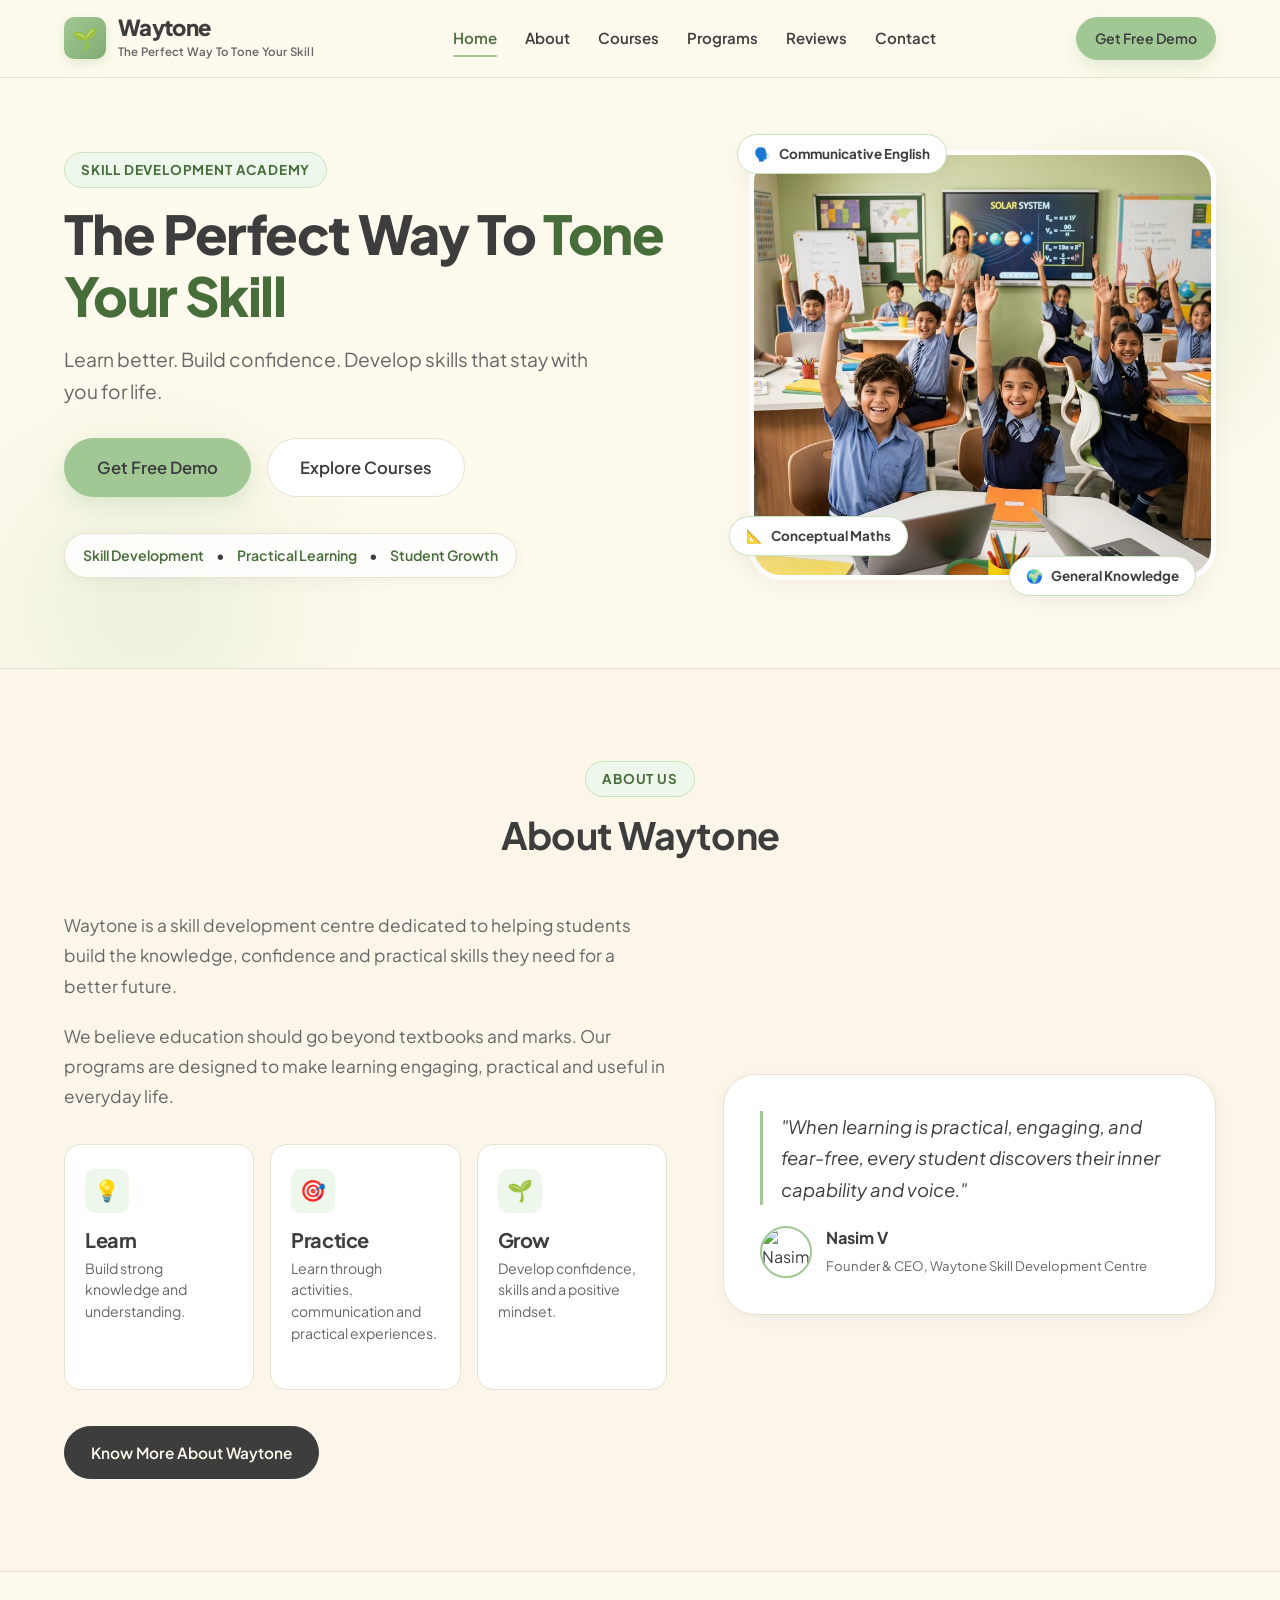
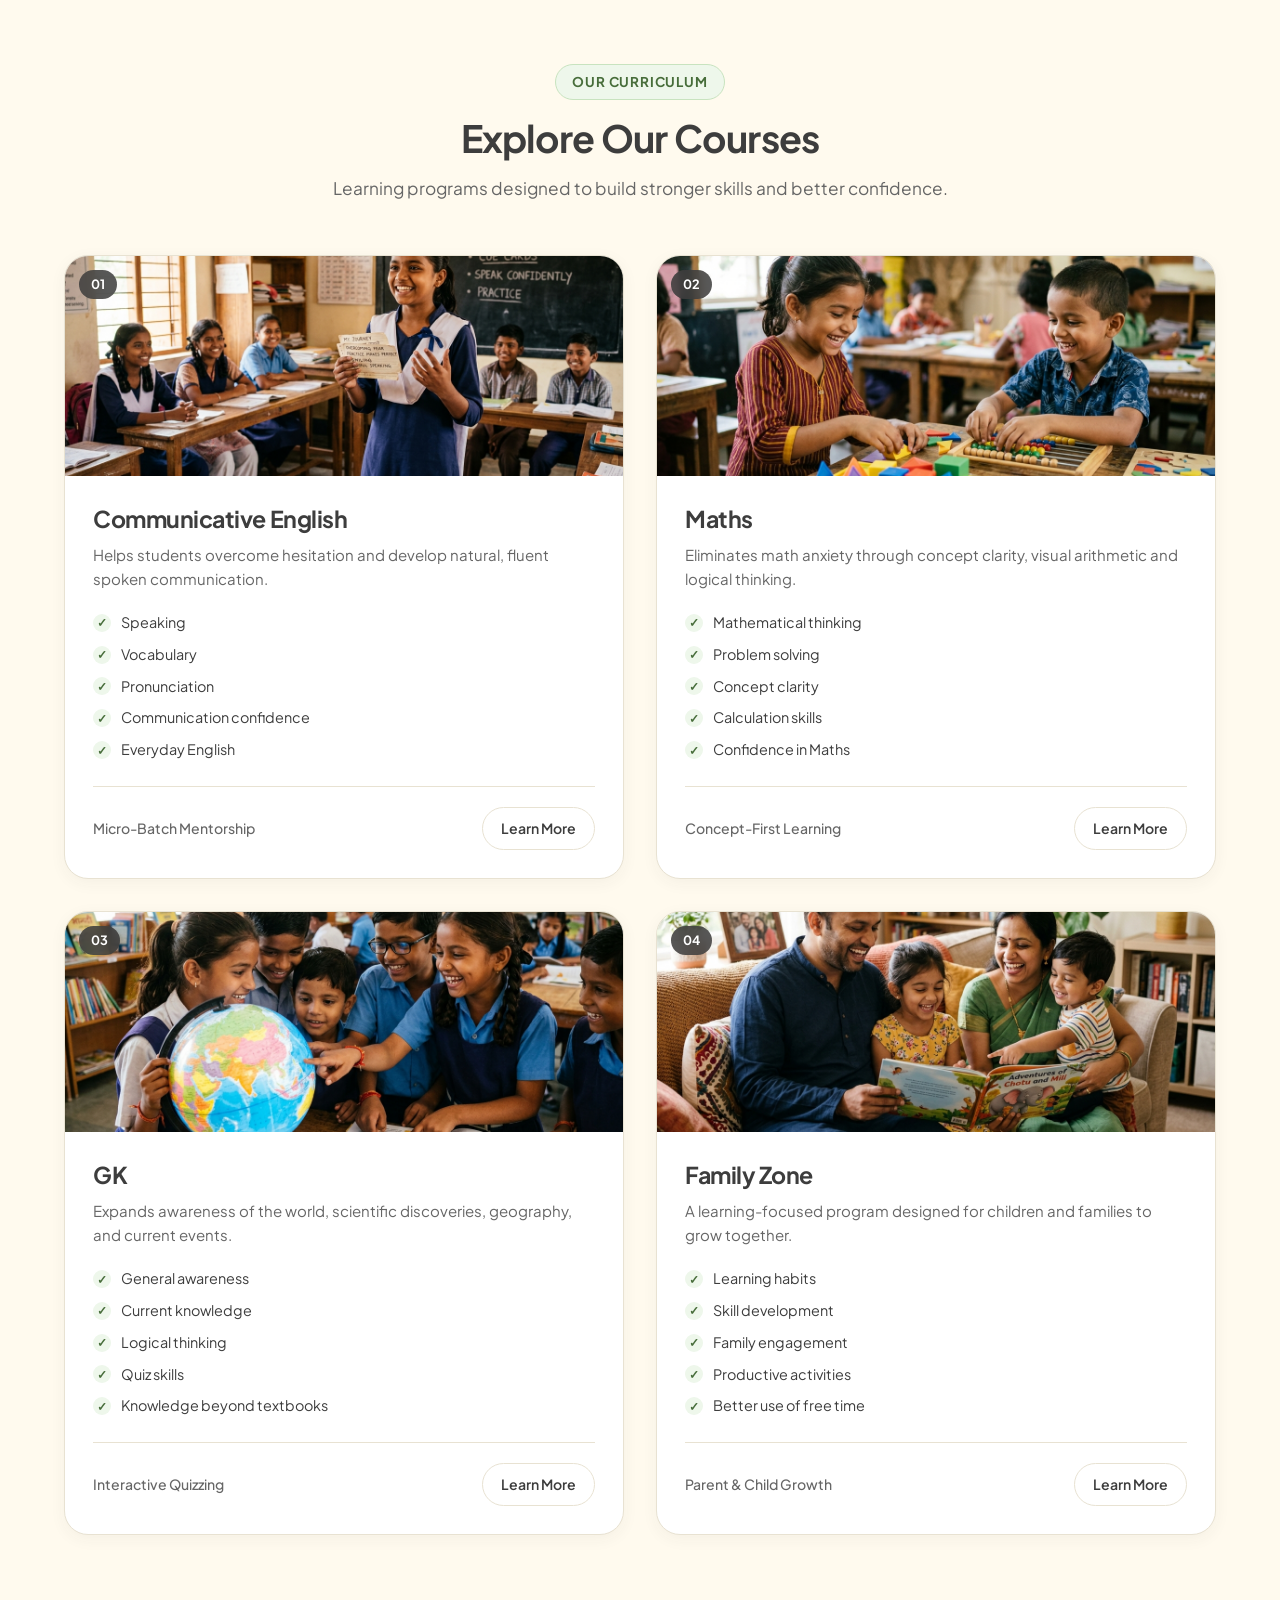
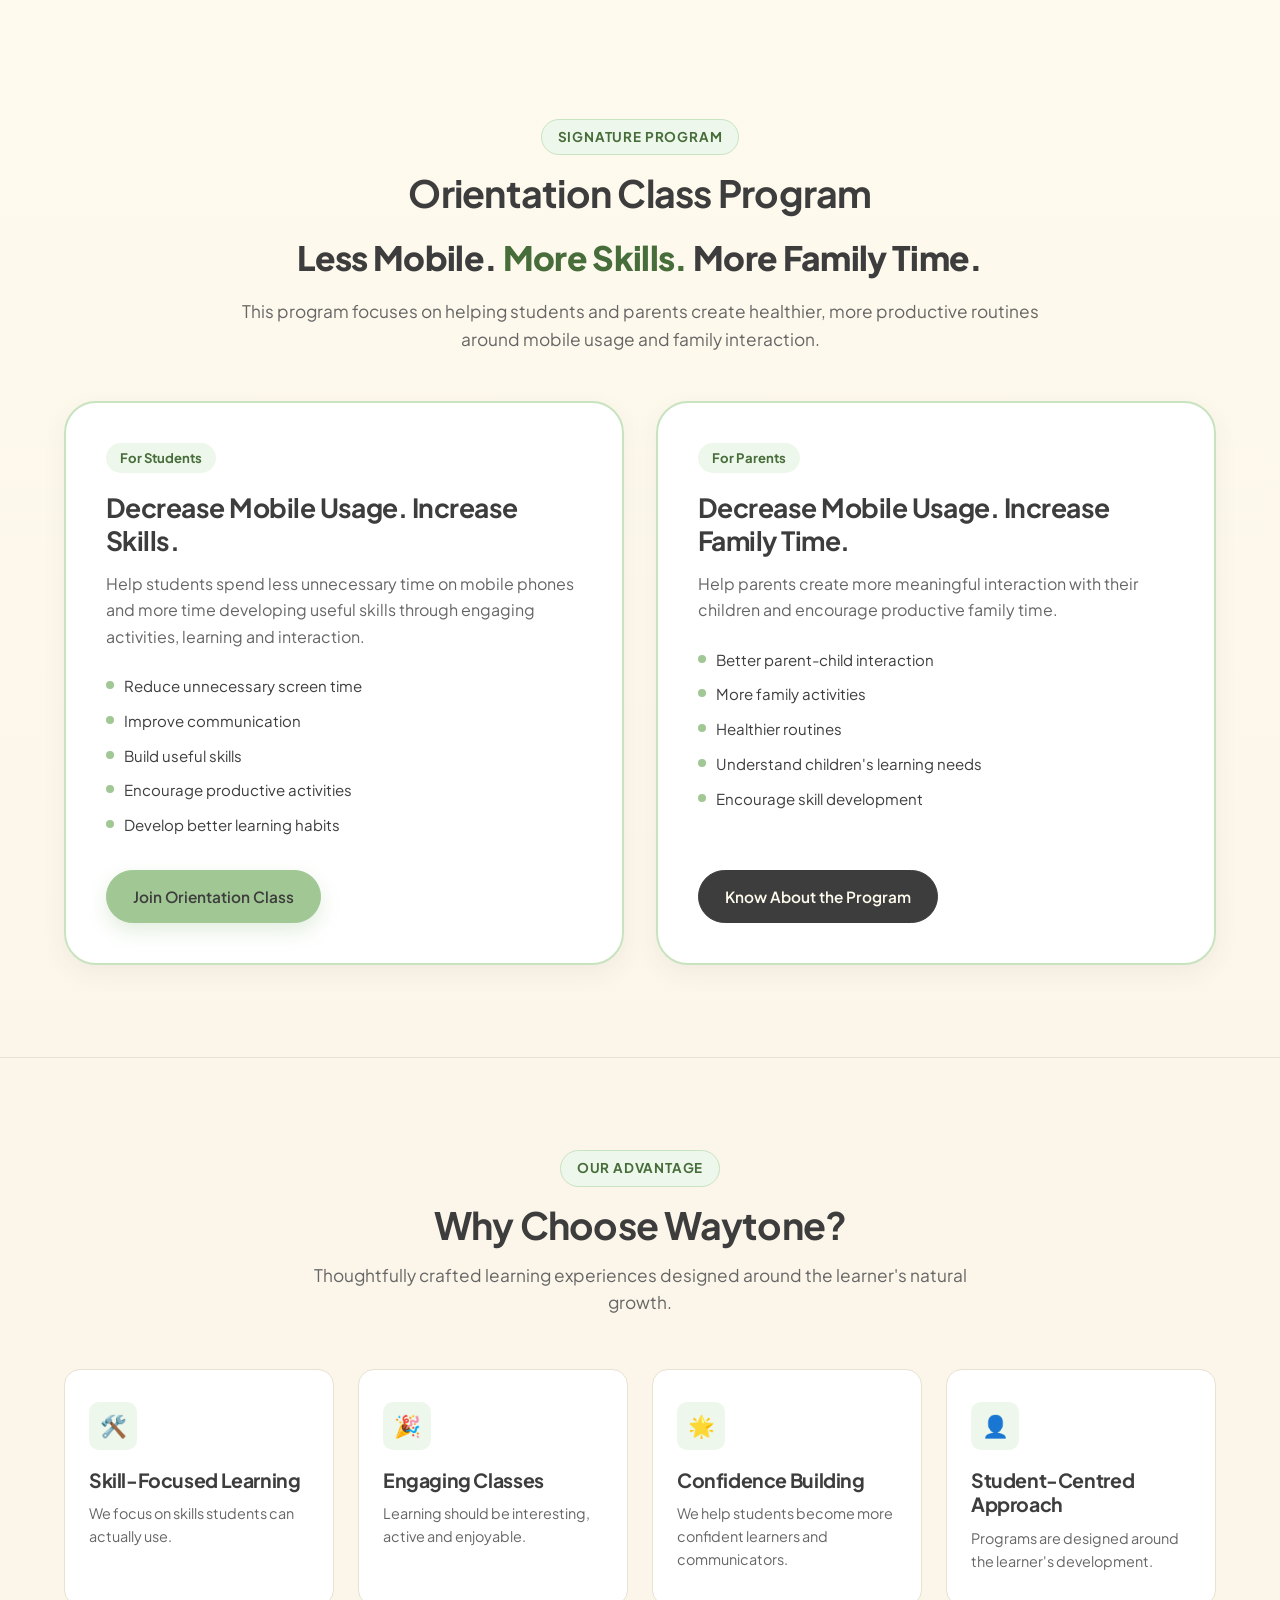
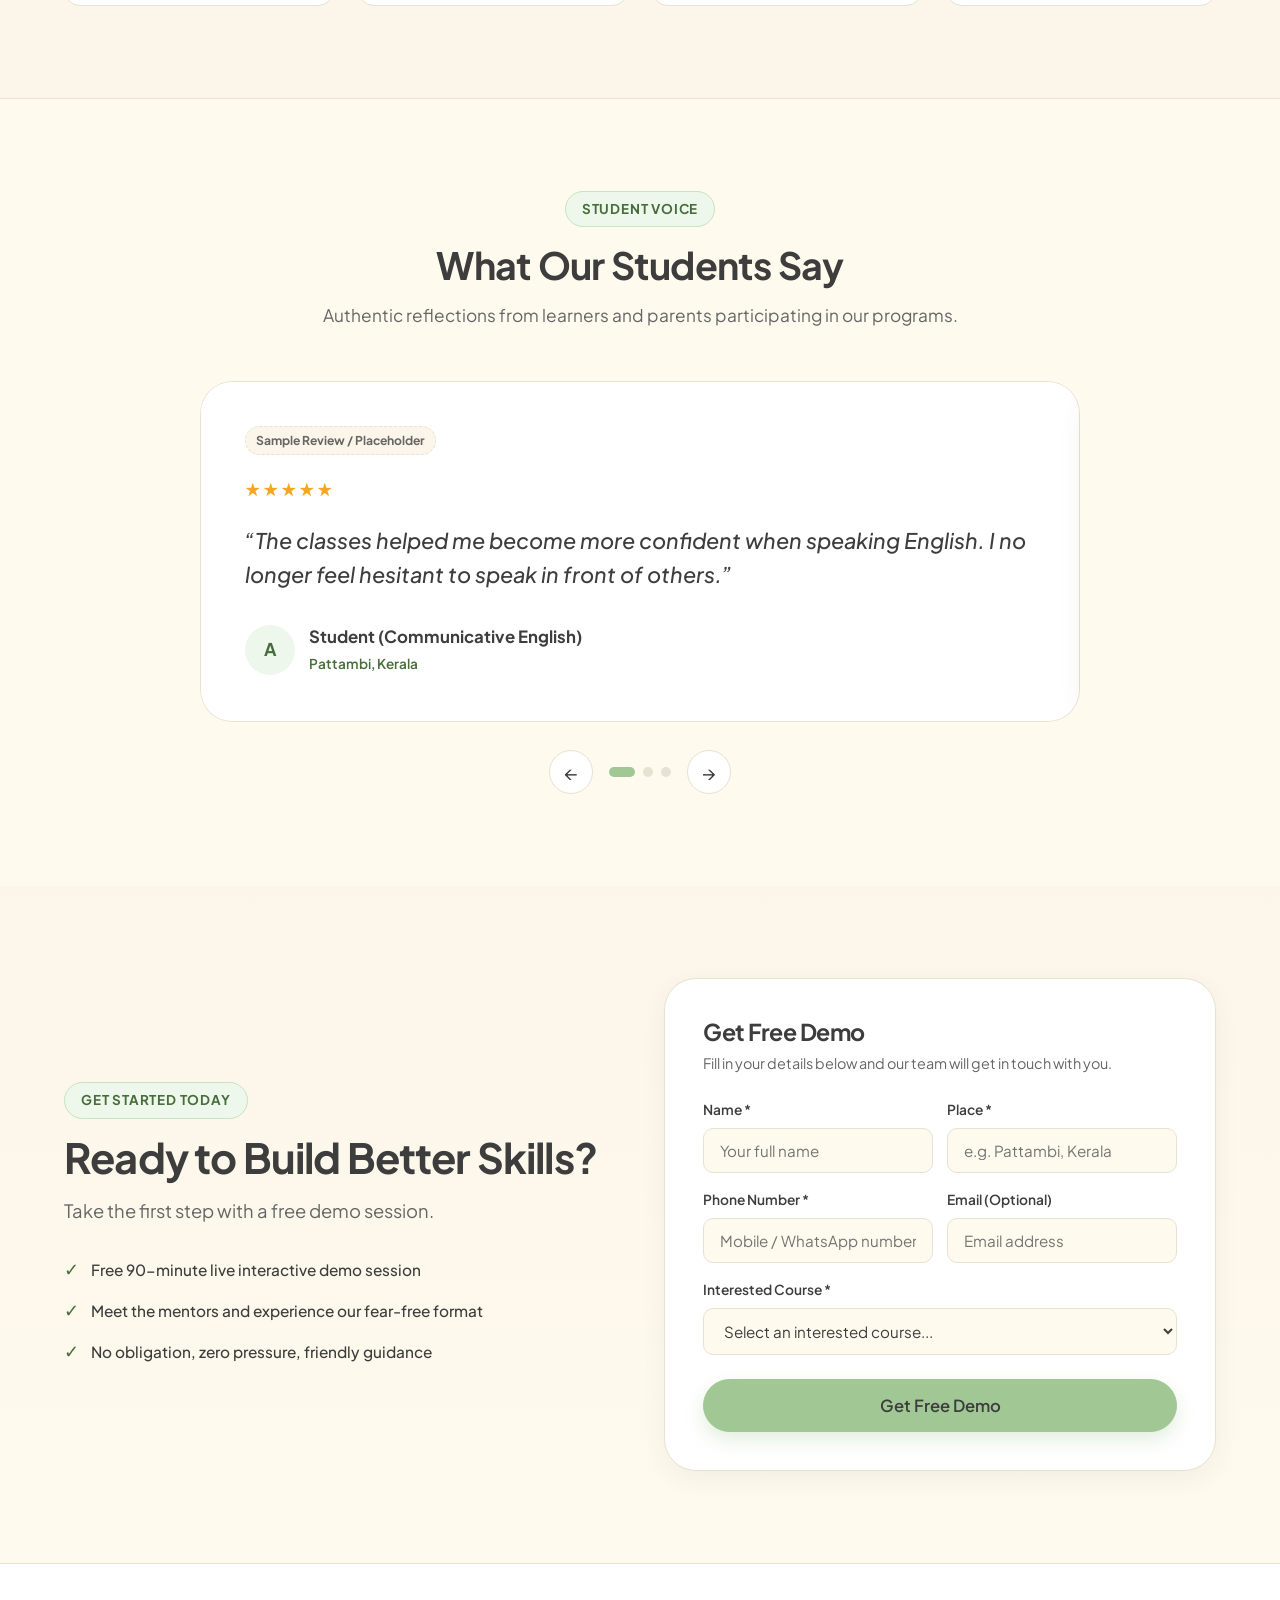
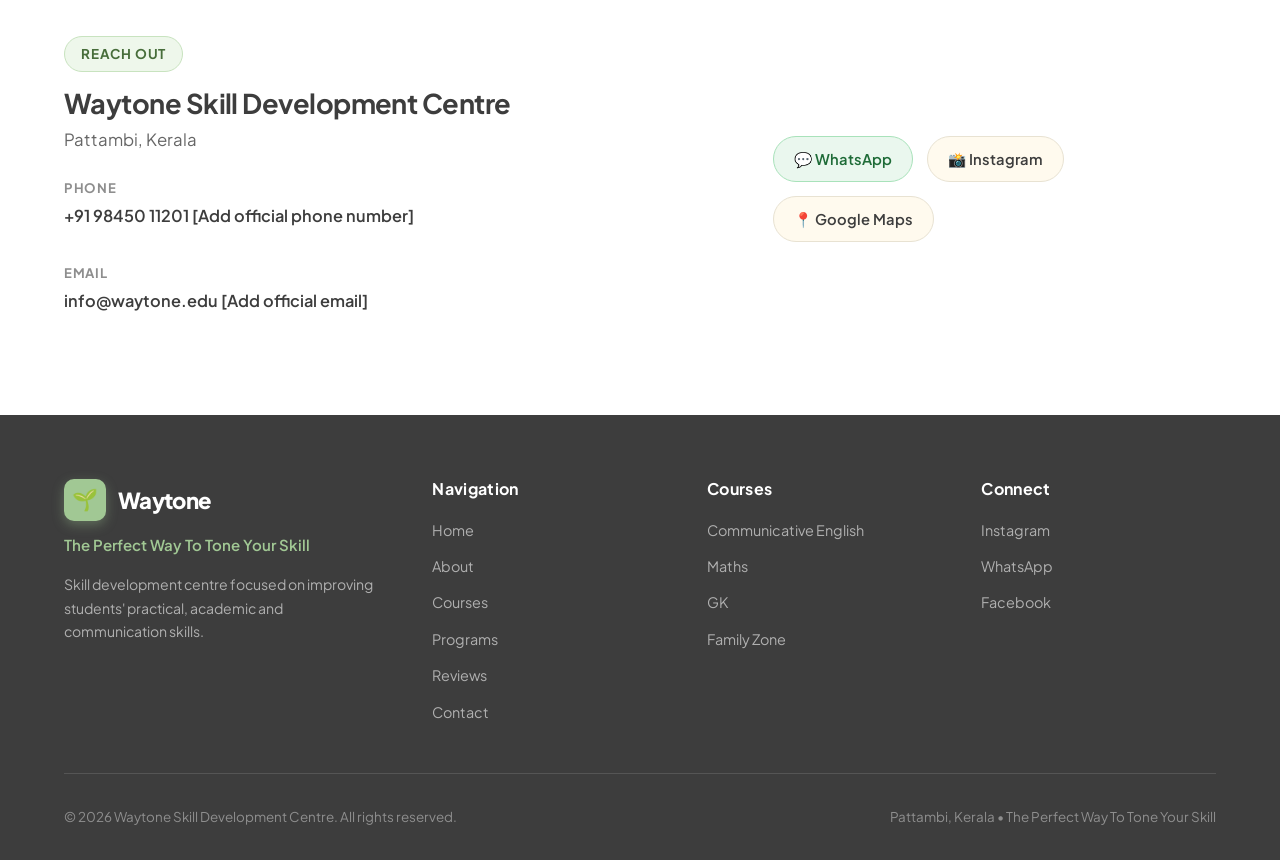
==== index.html @ e10e625b "feat: initial commit for Waytone Skill Development Centre website" ====
<!DOCTYPE html>
<html lang="en">
<head>
  <meta charset="UTF-8">
  <meta name="viewport" content="width=device-width, initial-scale=1.0">
  <title>Waytone Skill Development Centre | The Perfect Way To Tone Your Skill</title>
  <meta name="description" content="Waytone Skill Development Centre in Pattambi, Kerala. Dedicated to improving students' practical, academic and communication skills with fear-free learning.">
  
  <!-- Modern Google Fonts -->
  <link rel="preconnect" href="https://fonts.googleapis.com">
  <link rel="preconnect" href="https://fonts.gstatic.com" crossorigin>
  <link href="https://fonts.googleapis.com/css2?family=Plus+Jakarta+Sans:wght@400;500;600;700;800&display=swap" rel="stylesheet">
  
  <link rel="stylesheet" href="styles.css">
</head>
<body>

  <!-- Decorative Ambient Pista Glows -->
  <div class="pista-blob-1" aria-hidden="true"></div>
  <div class="pista-blob-2" aria-hidden="true"></div>

  <!-- ========================================================================
       1. NAVIGATION BAR
       ======================================================================== -->
  <header class="site-header" id="site-header">
    <div class="container nav-container">
      <a href="#home" class="brand-logo" aria-label="Waytone Home">
        <div class="logo-symbol">🌱</div>
        <div class="logo-text-wrap">
          <span class="brand-name">Waytone</span>
          <span class="brand-tagline-mini">The Perfect Way To Tone Your Skill</span>
        </div>
      </a>

      <!-- Desktop Nav -->
      <nav class="nav-menu" id="nav-menu">
        <a href="#home" class="nav-link active">Home</a>
        <a href="#about" class="nav-link">About</a>
        <a href="#courses" class="nav-link">Courses</a>
        <a href="#programs" class="nav-link">Programs</a>
        <a href="#reviews" class="nav-link">Reviews</a>
        <a href="#contact" class="nav-link">Contact</a>
      </nav>

      <!-- Nav Actions (CTA visible on both mobile and desktop) -->
      <div class="nav-actions">
        <a href="#demo" class="btn btn-primary btn-sm">Get Free Demo</a>
        <button class="hamburger-btn" id="hamburger-btn" aria-label="Toggle navigation menu">☰</button>
      </div>
    </div>
  </header>

  <!-- Mobile Drawer -->
  <div class="mobile-drawer" id="mobile-drawer">
    <a href="#home" class="nav-link mobile-link">Home</a>
    <a href="#about" class="nav-link mobile-link">About</a>
    <a href="#courses" class="nav-link mobile-link">Courses</a>
    <a href="#programs" class="nav-link mobile-link">Programs</a>
    <a href="#reviews" class="nav-link mobile-link">Reviews</a>
    <a href="#contact" class="nav-link mobile-link">Contact</a>
    <a href="#demo" class="btn btn-primary" style="margin-top: 8px;">Get Free Demo</a>
  </div>

  <main>
    <!-- ======================================================================
         2. HERO SECTION
         ====================================================================== -->
    <section class="section hero-section" id="home">
      <div class="container">
        <div class="hero-grid">
          <div class="hero-content">
            <span class="section-badge">Skill Development Academy</span>
            <h1 class="hero-title">
              The Perfect Way To <span>Tone Your Skill</span>
            </h1>
            <p class="hero-supporting">
              Learn better. Build confidence. Develop skills that stay with you for life.
            </p>

            <div class="hero-cta-group">
              <a href="#demo" class="btn btn-primary btn-lg">Get Free Demo</a>
              <a href="#courses" class="btn btn-outline btn-lg">Explore Courses</a>
            </div>

            <div class="hero-trust-bar">
              <span>Skill Development</span> • <span>Practical Learning</span> • <span>Student Growth</span>
            </div>
          </div>

          <!-- Hero Visual Box with Small Floating Elements -->
          <div class="hero-visual-card">
            <!-- Floating Skill Elements -->
            <div class="hero-float-pill pill-english">
              <span>🗣️</span> Communicative English
            </div>
            <div class="hero-float-pill pill-maths">
              <span>📐</span> Conceptual Maths
            </div>
            <div class="hero-float-pill pill-gk">
              <span>🌍</span> General Knowledge
            </div>

            <div class="hero-image-wrapper">
              <img src="images/hero-students.jpg" alt="Happy confident students learning together in an interactive classroom at Waytone">
            </div>
          </div>
        </div>
      </div>
    </section>

    <!-- ======================================================================
         3. ABOUT US
         ====================================================================== -->
    <section class="section section-surface" id="about">
      <div class="container">
        <div class="section-header">
          <span class="section-badge">About Us</span>
          <h2 class="section-title">About Waytone</h2>
        </div>

        <div class="about-grid">
          <div class="about-text-content">
            <p>
              Waytone is a skill development centre dedicated to helping students build the knowledge, confidence and practical skills they need for a better future.
            </p>
            <p>
              We believe education should go beyond textbooks and marks. Our programs are designed to make learning engaging, practical and useful in everyday life.
            </p>

            <!-- 3 Values Cards -->
            <div class="about-values-grid">
              <div class="value-card">
                <div class="value-icon">💡</div>
                <h3>Learn</h3>
                <p>Build strong knowledge and understanding.</p>
              </div>

              <div class="value-card">
                <div class="value-icon">🎯</div>
                <h3>Practice</h3>
                <p>Learn through activities, communication and practical experiences.</p>
              </div>

              <div class="value-card">
                <div class="value-icon">🌱</div>
                <h3>Grow</h3>
                <p>Develop confidence, skills and a positive mindset.</p>
              </div>
            </div>

            <a href="#programs" class="btn btn-dark">Know More About Waytone</a>
          </div>

          <!-- Side Note Card -->
          <div class="about-side-box">
            <blockquote>
              "When learning is practical, engaging, and fear-free, every student discovers their inner capability and voice."
            </blockquote>
            <div class="about-author">
              <img src="https://images.unsplash.com/photo-1507003211169-0a1dd7228f2d?w=150&auto=format&fit=crop&q=80" alt="Nasim V - Waytone Leadership" class="author-img">
              <div>
                <strong>Nasim V</strong>
                <span>Founder & CEO, Waytone Skill Development Centre</span>
              </div>
            </div>
          </div>
        </div>
      </div>
    </section>

    <!-- ======================================================================
         4. COURSES SECTION
         ====================================================================== -->
    <section class="section" id="courses">
      <div class="container">
        <div class="section-header">
          <span class="section-badge">Our Curriculum</span>
          <h2 class="section-title">Explore Our Courses</h2>
          <p class="section-subtitle">
            Learning programs designed to build stronger skills and better confidence.
          </p>
        </div>

        <div class="courses-grid">
          <!-- 01 — Communicative English -->
          <div class="course-card">
            <div class="course-card-top">
              <span class="course-number-badge">01</span>
              <img src="images/course-english.jpg" alt="Student speaking confidently in communicative English drill">
            </div>
            <div class="course-card-body">
              <h3 class="course-card-title">Communicative English</h3>
              <p class="course-card-desc">
                Helps students overcome hesitation and develop natural, fluent spoken communication.
              </p>
              
              <ul class="course-benefits-list">
                <li><span class="check-icon">✓</span> Speaking</li>
                <li><span class="check-icon">✓</span> Vocabulary</li>
                <li><span class="check-icon">✓</span> Pronunciation</li>
                <li><span class="check-icon">✓</span> Communication confidence</li>
                <li><span class="check-icon">✓</span> Everyday English</li>
              </ul>

              <div class="course-card-footer">
                <span style="font-size: 0.88rem; color: var(--text-muted); font-weight: 500;">Micro-Batch Mentorship</span>
                <a href="#demo" class="btn btn-outline btn-sm course-select-btn" data-course="Communicative English">Learn More</a>
              </div>
            </div>
          </div>

          <!-- 02 — Maths -->
          <div class="course-card">
            <div class="course-card-top">
              <span class="course-number-badge">02</span>
              <img src="images/course-maths.jpg" alt="Kids solving maths puzzles at Waytone">
            </div>
            <div class="course-card-body">
              <h3 class="course-card-title">Maths</h3>
              <p class="course-card-desc">
                Eliminates math anxiety through concept clarity, visual arithmetic and logical thinking.
              </p>
              
              <ul class="course-benefits-list">
                <li><span class="check-icon">✓</span> Mathematical thinking</li>
                <li><span class="check-icon">✓</span> Problem solving</li>
                <li><span class="check-icon">✓</span> Concept clarity</li>
                <li><span class="check-icon">✓</span> Calculation skills</li>
                <li><span class="check-icon">✓</span> Confidence in Maths</li>
              </ul>

              <div class="course-card-footer">
                <span style="font-size: 0.88rem; color: var(--text-muted); font-weight: 500;">Concept-First Learning</span>
                <a href="#demo" class="btn btn-outline btn-sm course-select-btn" data-course="Maths">Learn More</a>
              </div>
            </div>
          </div>

          <!-- 03 — GK -->
          <div class="course-card">
            <div class="course-card-top">
              <span class="course-number-badge">03</span>
              <img src="images/course-gk.jpg" alt="Children exploring globe in library">
            </div>
            <div class="course-card-body">
              <h3 class="course-card-title">GK</h3>
              <p class="course-card-desc">
                Expands awareness of the world, scientific discoveries, geography, and current events.
              </p>
              
              <ul class="course-benefits-list">
                <li><span class="check-icon">✓</span> General awareness</li>
                <li><span class="check-icon">✓</span> Current knowledge</li>
                <li><span class="check-icon">✓</span> Logical thinking</li>
                <li><span class="check-icon">✓</span> Quiz skills</li>
                <li><span class="check-icon">✓</span> Knowledge beyond textbooks</li>
              </ul>

              <div class="course-card-footer">
                <span style="font-size: 0.88rem; color: var(--text-muted); font-weight: 500;">Interactive Quizzing</span>
                <a href="#demo" class="btn btn-outline btn-sm course-select-btn" data-course="GK">Learn More</a>
              </div>
            </div>
          </div>

          <!-- 04 — Family Zone -->
          <div class="course-card">
            <div class="course-card-top">
              <span class="course-number-badge">04</span>
              <img src="images/course-family.jpg" alt="Family reading together in Family Zone">
            </div>
            <div class="course-card-body">
              <h3 class="course-card-title">Family Zone</h3>
              <p class="course-card-desc">
                A learning-focused program designed for children and families to grow together.
              </p>
              
              <ul class="course-benefits-list">
                <li><span class="check-icon">✓</span> Learning habits</li>
                <li><span class="check-icon">✓</span> Skill development</li>
                <li><span class="check-icon">✓</span> Family engagement</li>
                <li><span class="check-icon">✓</span> Productive activities</li>
                <li><span class="check-icon">✓</span> Better use of free time</li>
              </ul>

              <div class="course-card-footer">
                <span style="font-size: 0.88rem; color: var(--text-muted); font-weight: 500;">Parent & Child Growth</span>
                <a href="#demo" class="btn btn-outline btn-sm course-select-btn" data-course="Family Zone">Learn More</a>
              </div>
            </div>
          </div>
        </div>
      </div>
    </section>

    <!-- ======================================================================
         5. ORIENTATION CLASS PROGRAM (TWO LARGE CARDS)
         ====================================================================== -->
    <section class="section orientation-program-section" id="programs">
      <div class="container">
        <div class="orientation-hero-banner">
          <span class="section-badge">Signature Program</span>
          <h2 class="section-title">Orientation Class Program</h2>
          <div class="orientation-main-slogan">
            Less Mobile. <span>More Skills.</span> More Family Time.
          </div>
          <p class="section-subtitle">
            This program focuses on helping students and parents create healthier, more productive routines around mobile usage and family interaction.
          </p>
        </div>

        <div class="orientation-two-cards">
          <!-- Card 1: For Students -->
          <div class="orientation-card">
            <div class="orientation-card-header">
              <span class="ori-card-tag">For Students</span>
            </div>
            <h3 class="ori-card-heading">Decrease Mobile Usage. Increase Skills.</h3>
            <p class="ori-card-content">
              Help students spend less unnecessary time on mobile phones and more time developing useful skills through engaging activities, learning and interaction.
            </p>
            <ul class="ori-points-list">
              <li><span class="ori-bullet-dot"></span> Reduce unnecessary screen time</li>
              <li><span class="ori-bullet-dot"></span> Improve communication</li>
              <li><span class="ori-bullet-dot"></span> Build useful skills</li>
              <li><span class="ori-bullet-dot"></span> Encourage productive activities</li>
              <li><span class="ori-bullet-dot"></span> Develop better learning habits</li>
            </ul>
            <div>
              <a href="#demo" class="btn btn-primary course-select-btn" data-course="Orientation Class">Join Orientation Class</a>
            </div>
          </div>

          <!-- Card 2: For Parents -->
          <div class="orientation-card">
            <div class="orientation-card-header">
              <span class="ori-card-tag">For Parents</span>
            </div>
            <h3 class="ori-card-heading">Decrease Mobile Usage. Increase Family Time.</h3>
            <p class="ori-card-content">
              Help parents create more meaningful interaction with their children and encourage productive family time.
            </p>
            <ul class="ori-points-list">
              <li><span class="ori-bullet-dot"></span> Better parent-child interaction</li>
              <li><span class="ori-bullet-dot"></span> More family activities</li>
              <li><span class="ori-bullet-dot"></span> Healthier routines</li>
              <li><span class="ori-bullet-dot"></span> Understand children's learning needs</li>
              <li><span class="ori-bullet-dot"></span> Encourage skill development</li>
            </ul>
            <div>
              <a href="#demo" class="btn btn-dark course-select-btn" data-course="Orientation Class">Know About the Program</a>
            </div>
          </div>
        </div>
      </div>
    </section>

    <!-- ======================================================================
         6. WHY WAYTONE
         ====================================================================== -->
    <section class="section section-surface" id="why-waytone">
      <div class="container">
        <div class="section-header">
          <span class="section-badge">Our Advantage</span>
          <h2 class="section-title">Why Choose Waytone?</h2>
          <p class="section-subtitle">
            Thoughtfully crafted learning experiences designed around the learner's natural growth.
          </p>
        </div>

        <div class="why-grid">
          <div class="why-card">
            <div class="why-icon">🛠️</div>
            <h3>Skill-Focused Learning</h3>
            <p>We focus on skills students can actually use.</p>
          </div>

          <div class="why-card">
            <div class="why-icon">🎉</div>
            <h3>Engaging Classes</h3>
            <p>Learning should be interesting, active and enjoyable.</p>
          </div>

          <div class="why-card">
            <div class="why-icon">🌟</div>
            <h3>Confidence Building</h3>
            <p>We help students become more confident learners and communicators.</p>
          </div>

          <div class="why-card">
            <div class="why-icon">👤</div>
            <h3>Student-Centred Approach</h3>
            <p>Programs are designed around the learner's development.</p>
          </div>
        </div>
      </div>
    </section>

    <!-- ======================================================================
         7. STUDENT REVIEWS (CAROUSEL)
         ====================================================================== -->
    <section class="section" id="reviews">
      <div class="container">
        <div class="section-header">
          <span class="section-badge">Student Voice</span>
          <h2 class="section-title">What Our Students Say</h2>
          <p class="section-subtitle">
            Authentic reflections from learners and parents participating in our programs.
          </p>
        </div>

        <div class="reviews-container">
          <div class="carousel-viewport" id="carousel-viewport">
            <div class="carousel-track" id="carousel-track">
              <!-- Review 1 -->
              <div class="review-card">
                <span class="review-placeholder-pill">Sample Review / Placeholder</span>
                <div class="review-stars">★★★★★</div>
                <p class="review-quote">
                  “The classes helped me become more confident when speaking English. I no longer feel hesitant to speak in front of others.”
                </p>
                <div class="review-author-meta">
                  <div class="review-avatar">A</div>
                  <div>
                    <strong>Student (Communicative English)</strong>
                    <span>Pattambi, Kerala</span>
                  </div>
                </div>
              </div>

              <!-- Review 2 -->
              <div class="review-card">
                <span class="review-placeholder-pill">Sample Review / Placeholder</span>
                <div class="review-stars">★★★★★</div>
                <p class="review-quote">
                  “Maths used to make me nervous. At Waytone, solving problems feels like an interesting puzzle instead of a scary chore.”
                </p>
                <div class="review-author-meta">
                  <div class="review-avatar">R</div>
                  <div>
                    <strong>Student (Maths Program)</strong>
                    <span>Kerala</span>
                  </div>
                </div>
              </div>

              <!-- Review 3 -->
              <div class="review-card">
                <span class="review-placeholder-pill">Sample Review / Placeholder</span>
                <div class="review-stars">★★★★★</div>
                <p class="review-quote">
                  “The Orientation Class Program helped us set healthy screen limits at home. We spend more quality time together as a family now.”
                </p>
                <div class="review-author-meta">
                  <div class="review-avatar">P</div>
                  <div>
                    <strong>Parent (Family Zone & Orientation)</strong>
                    <span>Palakkad District, Kerala</span>
                  </div>
                </div>
              </div>
            </div>
          </div>

          <!-- Controls -->
          <div class="carousel-controls">
            <button class="carousel-btn" id="prev-review" aria-label="Previous Review">←</button>
            <div class="carousel-indicators" id="carousel-dots">
              <span class="carousel-dot active"></span>
              <span class="carousel-dot"></span>
              <span class="carousel-dot"></span>
            </div>
            <button class="carousel-btn" id="next-review" aria-label="Next Review">→</button>
          </div>
        </div>
      </div>
    </section>

    <!-- ======================================================================
         8. CONTACT / FREE DEMO SECTION
         ====================================================================== -->
    <section class="section demo-section" id="demo">
      <div class="container">
        <div class="demo-grid">
          <div class="demo-info">
            <span class="section-badge">Get Started Today</span>
            <h2>Ready to Build Better Skills?</h2>
            <p>Take the first step with a free demo session.</p>

            <div class="demo-perks">
              <div class="perk-item">
                <span>✓</span> Free 90-minute live interactive demo session
              </div>
              <div class="perk-item">
                <span>✓</span> Meet the mentors and experience our fear-free format
              </div>
              <div class="perk-item">
                <span>✓</span> No obligation, zero pressure, friendly guidance
              </div>
            </div>
          </div>

          <!-- Demo Booking Form -->
          <div class="demo-form-card">
            <h3>Get Free Demo</h3>
            <p class="form-subtitle">Fill in your details below and our team will get in touch with you.</p>

            <form class="demo-form" id="demo-form">
              <div class="form-row">
                <div class="form-group">
                  <label class="form-label" for="demo-name">Name *</label>
                  <input type="text" id="demo-name" class="form-input" placeholder="Your full name" required>
                </div>
                <div class="form-group">
                  <label class="form-label" for="demo-place">Place *</label>
                  <input type="text" id="demo-place" class="form-input" placeholder="e.g. Pattambi, Kerala" required>
                </div>
              </div>

              <div class="form-row">
                <div class="form-group">
                  <label class="form-label" for="demo-phone">Phone Number *</label>
                  <input type="tel" id="demo-phone" class="form-input" placeholder="Mobile / WhatsApp number" required>
                </div>
                <div class="form-group">
                  <label class="form-label" for="demo-email">Email (Optional)</label>
                  <input type="email" id="demo-email" class="form-input" placeholder="Email address">
                </div>
              </div>

              <div class="form-group">
                <label class="form-label" for="demo-course">Interested Course *</label>
                <select id="demo-course" class="form-select" required>
                  <option value="" disabled selected>Select an interested course...</option>
                  <option value="Communicative English">Communicative English</option>
                  <option value="Maths">Maths</option>
                  <option value="GK">GK</option>
                  <option value="Family Zone">Family Zone</option>
                  <option value="Orientation Class">Orientation Class</option>
                  <option value="Other">Other</option>
                </select>
              </div>

              <button type="submit" class="btn btn-primary btn-lg" style="width: 100%; margin-top: 8px;">
                Get Free Demo
              </button>
            </form>

            <div class="form-success-notice" id="demo-success">
              <h4>Thank you!</h4>
              <p>Our team will contact you soon.</p>
            </div>
          </div>
        </div>
      </div>
    </section>

    <!-- ======================================================================
         9. CONTACT INFORMATION
         ====================================================================== -->
    <section class="contact-info-section" id="contact">
      <div class="container">
        <div class="contact-info-grid">
          <div>
            <span class="section-badge">Reach Out</span>
            <h3 class="centre-name-title">Waytone Skill Development Centre</h3>
            <p class="centre-location-text">Pattambi, Kerala</p>

            <div class="contact-details-row">
              <div class="contact-detail-col">
                <strong>Phone</strong>
                <span>+91 98450 11201 [Add official phone number]</span>
              </div>
              <div class="contact-detail-col">
                <strong>Email</strong>
                <span>info@waytone.edu [Add official email]</span>
              </div>
            </div>
          </div>

          <div>
            <div class="contact-action-buttons">
              <a href="https://wa.me/919845011201?text=Hello%20Waytone,%20I%20would%20like%20to%20know%20more%20about%20your%20courses" target="_blank" rel="noopener" class="action-btn btn-whatsapp">
                💬 WhatsApp
              </a>
              <a href="https://instagram.com" target="_blank" rel="noopener" class="action-btn">
                📸 Instagram
              </a>
              <a href="https://maps.google.com/?q=Pattambi,+Kerala" target="_blank" rel="noopener" class="action-btn">
                📍 Google Maps
              </a>
            </div>
          </div>
        </div>
      </div>
    </section>
  </main>

  <!-- ========================================================================
       10. FOOTER
       ======================================================================== -->
  <footer class="site-footer">
    <div class="container">
      <div class="footer-top-grid">
        <!-- Col 1: Brand -->
        <div class="footer-brand">
          <div class="brand-logo" style="margin-bottom: 12px;">
            <div class="logo-symbol" style="background: var(--pista);">🌱</div>
            <span class="brand-name" style="color: #FFFFFF;">Waytone</span>
          </div>
          <div class="footer-tagline">The Perfect Way To Tone Your Skill</div>
          <p class="footer-desc">
            Skill development centre focused on improving students' practical, academic and communication skills.
          </p>
        </div>

        <!-- Col 2: Navigation -->
        <div>
          <h4 class="footer-col-title">Navigation</h4>
          <ul class="footer-links-list">
            <li><a href="#home">Home</a></li>
            <li><a href="#about">About</a></li>
            <li><a href="#courses">Courses</a></li>
            <li><a href="#programs">Programs</a></li>
            <li><a href="#reviews">Reviews</a></li>
            <li><a href="#contact">Contact</a></li>
          </ul>
        </div>

        <!-- Col 3: Courses -->
        <div>
          <h4 class="footer-col-title">Courses</h4>
          <ul class="footer-links-list">
            <li><a href="#courses">Communicative English</a></li>
            <li><a href="#courses">Maths</a></li>
            <li><a href="#courses">GK</a></li>
            <li><a href="#courses">Family Zone</a></li>
          </ul>
        </div>

        <!-- Col 4: Social Links -->
        <div>
          <h4 class="footer-col-title">Connect</h4>
          <ul class="footer-links-list">
            <li><a href="https://instagram.com" target="_blank" rel="noopener">Instagram</a></li>
            <li><a href="https://wa.me/919845011201" target="_blank" rel="noopener">WhatsApp</a></li>
            <li><a href="https://facebook.com" target="_blank" rel="noopener">Facebook</a></li>
          </ul>
        </div>
      </div>

      <div class="footer-bottom-bar">
        <div>© 2026 Waytone Skill Development Centre. All rights reserved.</div>
        <div>Pattambi, Kerala • The Perfect Way To Tone Your Skill</div>
      </div>
    </div>
  </footer>

  <div class="site-toast" id="site-toast">Notification message</div>

  <script src="app.js"></script>
</body>
</html>
---- styles.css ----
/* ==========================================================================
   WAYTONE SKILL DEVELOPMENT CENTRE — OFFICIAL DESIGN SYSTEM
   Brand: Waytone
   Tagline: "The Perfect Way To Tone Your Skill"
   Colours:
     - Off-White: #FFFAEE
     - Pista Green: #A1C894
     - Dark Grey/Black: #3D3D3D
   Design Style: Modern, clean, friendly, trustworthy, slightly premium.
   ========================================================================== */

:root {
  /* Exact User Brand Colors */
  --off-white: #FFFAEE;
  --off-white-card: #FFFFFF;
  --off-white-surface: #FBF6E9;
  --off-white-subtle: #F5EFE0;

  --pista: #A1C894;
  --pista-dark: #82ab74;
  --pista-deep: #476d3a;
  --pista-light: #EEF7EB;
  --pista-tint: #F4FAF1;
  --pista-glow: rgba(161, 200, 148, 0.35);

  --dark: #3D3D3D;
  --dark-pure: #262626;
  --text-main: #3D3D3D;
  --text-muted: #666666;
  --text-light: #8E8E8E;

  --border: #E8E2D2;
  --border-subtle: #F0EAD9;
  --border-pista: #C8E3BF;

  /* Elevations & Radii */
  --shadow-subtle: 0 4px 16px rgba(61, 61, 61, 0.05);
  --shadow-card: 0 8px 24px rgba(61, 61, 61, 0.06);
  --shadow-hover: 0 14px 32px rgba(61, 61, 61, 0.1);
  --shadow-pista: 0 8px 20px rgba(161, 200, 148, 0.3);

  --radius-sm: 10px;
  --radius-md: 16px;
  --radius-lg: 24px;
  --radius-xl: 32px;
  --radius-full: 9999px;

  /* Layout */
  --max-width: 1200px;
  --header-height: 78px;
  --transition: 0.25s cubic-bezier(0.16, 1, 0.3, 1);
}

/* Base Reset */
*, *::before, *::after {
  box-sizing: border-box;
  margin: 0;
  padding: 0;
}

html {
  scroll-behavior: smooth;
  scroll-padding-top: calc(var(--header-height) + 20px);
  font-size: 16px;
}

body {
  font-family: 'Plus Jakarta Sans', -apple-system, BlinkMacSystemFont, 'Segoe UI', Roboto, sans-serif;
  background-color: var(--off-white);
  color: var(--text-main);
  line-height: 1.65;
  -webkit-font-smoothing: antialiased;
  -moz-osx-font-smoothing: grayscale;
  overflow-x: hidden;
}

a {
  color: inherit;
  text-decoration: none;
  transition: all var(--transition);
}

img {
  max-width: 100%;
  height: auto;
  display: block;
}

button, input, select, textarea {
  font-family: inherit;
  font-size: inherit;
}

.container {
  width: 100%;
  max-width: var(--max-width);
  margin: 0 auto;
  padding: 0 24px;
}

/* Typography Utilities */
h1, h2, h3, h4, h5, h6 {
  color: var(--dark);
  font-weight: 700;
  line-height: 1.25;
  letter-spacing: -0.02em;
}

.section-badge {
  display: inline-flex;
  align-items: center;
  gap: 8px;
  padding: 6px 16px;
  background-color: var(--pista-light);
  color: var(--pista-deep);
  font-size: 0.84rem;
  font-weight: 700;
  text-transform: uppercase;
  letter-spacing: 0.06em;
  border-radius: var(--radius-full);
  margin-bottom: 14px;
  border: 1px solid var(--border-pista);
}

.section-header {
  text-align: center;
  max-width: 700px;
  margin: 0 auto 52px;
}

.section-title {
  font-size: 2.35rem;
  margin-bottom: 14px;
  color: var(--dark);
}

.section-subtitle {
  font-size: 1.08rem;
  color: var(--text-muted);
  line-height: 1.6;
}

/* Section Spacing */
.section {
  padding: 92px 0;
  position: relative;
}

.section-surface {
  background-color: var(--off-white-surface);
  border-top: 1px solid var(--border);
  border-bottom: 1px solid var(--border);
}

/* Subtle Decorative Pista Shapes */
.pista-blob-1 {
  position: absolute;
  top: 10%;
  right: -5%;
  width: 420px;
  height: 420px;
  background: radial-gradient(circle, rgba(161, 200, 148, 0.25) 0%, transparent 70%);
  border-radius: 50%;
  pointer-events: none;
  z-index: 0;
}

.pista-blob-2 {
  position: absolute;
  bottom: 5%;
  left: -8%;
  width: 500px;
  height: 500px;
  background: radial-gradient(circle, rgba(161, 200, 148, 0.2) 0%, transparent 70%);
  border-radius: 50%;
  pointer-events: none;
  z-index: 0;
}

/* ==========================================================================
   BUTTONS
   ========================================================================== */
.btn {
  display: inline-flex;
  align-items: center;
  justify-content: center;
  gap: 10px;
  padding: 13px 26px;
  font-size: 0.96rem;
  font-weight: 600;
  border-radius: var(--radius-full);
  border: 1.5px solid transparent;
  cursor: pointer;
  transition: all var(--transition);
  text-align: center;
}

.btn-primary {
  background-color: var(--pista);
  color: var(--dark);
  border-color: var(--pista);
  box-shadow: var(--shadow-pista);
}

.btn-primary:hover {
  background-color: var(--pista-dark);
  border-color: var(--pista-dark);
  transform: translateY(-2px);
  box-shadow: 0 10px 24px rgba(161, 200, 148, 0.45);
}

.btn-dark {
  background-color: var(--dark);
  color: var(--off-white);
  border-color: var(--dark);
}

.btn-dark:hover {
  background-color: var(--dark-pure);
  border-color: var(--dark-pure);
  transform: translateY(-2px);
  box-shadow: 0 8px 20px rgba(61, 61, 61, 0.2);
}

.btn-outline {
  background-color: transparent;
  color: var(--dark);
  border-color: var(--border);
  background: #FFFFFF;
}

.btn-outline:hover {
  border-color: var(--pista);
  color: var(--pista-deep);
  background-color: var(--pista-light);
  transform: translateY(-2px);
}

.btn-sm {
  padding: 9px 18px;
  font-size: 0.88rem;
}

.btn-lg {
  padding: 15px 32px;
  font-size: 1.04rem;
}

/* ==========================================================================
   1. STICKY NAVIGATION BAR
   ========================================================================== */
.site-header {
  position: sticky;
  top: 0;
  left: 0;
  width: 100%;
  height: var(--header-height);
  background: rgba(255, 250, 238, 0.95);
  backdrop-filter: blur(14px);
  -webkit-backdrop-filter: blur(14px);
  border-bottom: 1px solid var(--border);
  z-index: 1000;
  display: flex;
  align-items: center;
  transition: all var(--transition);
}

.site-header.scrolled {
  background: rgba(255, 255, 255, 0.98);
  box-shadow: var(--shadow-subtle);
}

.nav-container {
  display: flex;
  align-items: center;
  justify-content: space-between;
  width: 100%;
}

.brand-logo {
  display: flex;
  align-items: center;
  gap: 12px;
}

.logo-symbol {
  width: 42px;
  height: 42px;
  background: linear-gradient(135deg, var(--pista), var(--pista-dark));
  border-radius: var(--radius-sm);
  display: flex;
  align-items: center;
  justify-content: center;
  color: var(--dark);
  font-size: 1.3rem;
  box-shadow: 0 4px 12px rgba(161, 200, 148, 0.35);
}

.logo-text-wrap {
  display: flex;
  flex-direction: column;
}

.brand-name {
  font-size: 1.38rem;
  font-weight: 800;
  color: var(--dark);
  letter-spacing: -0.03em;
  line-height: 1;
}

.brand-tagline-mini {
  font-size: 0.72rem;
  color: var(--text-muted);
  font-weight: 600;
  letter-spacing: 0.02em;
  margin-top: 3px;
}

.nav-menu {
  display: flex;
  align-items: center;
  gap: 28px;
}

.nav-link {
  font-size: 0.94rem;
  font-weight: 600;
  color: var(--dark);
  position: relative;
  padding: 6px 0;
}

.nav-link:hover,
.nav-link.active {
  color: var(--pista-deep);
}

.nav-link.active::after {
  content: '';
  position: absolute;
  bottom: 0;
  left: 0;
  width: 100%;
  height: 2px;
  background-color: var(--pista);
  border-radius: 2px;
}

.nav-actions {
  display: flex;
  align-items: center;
  gap: 12px;
}

.hamburger-btn {
  display: none;
  background: none;
  border: none;
  font-size: 1.6rem;
  color: var(--dark);
  cursor: pointer;
  padding: 6px;
}

/* Mobile Nav Drawer */
.mobile-drawer {
  display: none;
  position: fixed;
  top: var(--header-height);
  left: 0;
  width: 100%;
  background: #FFFFFF;
  border-bottom: 2px solid var(--border);
  padding: 24px;
  box-shadow: 0 12px 30px rgba(61, 61, 61, 0.1);
  z-index: 999;
  flex-direction: column;
  gap: 16px;
}

.mobile-drawer.open {
  display: flex;
}

.mobile-drawer .nav-link {
  font-size: 1.08rem;
  padding: 8px 0;
  border-bottom: 1px solid var(--border-subtle);
}

/* ==========================================================================
   2. HERO SECTION
   ========================================================================== */
.hero-section {
  padding: 72px 0 88px;
  position: relative;
  overflow: hidden;
}

.hero-grid {
  display: grid;
  grid-template-columns: 1.15fr 0.85fr;
  gap: 52px;
  align-items: center;
  position: relative;
  z-index: 1;
}

.hero-content {
  display: flex;
  flex-direction: column;
  align-items: flex-start;
}

.hero-title {
  font-size: 3.35rem;
  font-weight: 800;
  color: var(--dark);
  line-height: 1.16;
  letter-spacing: -0.03em;
  margin-bottom: 18px;
}

.hero-title span {
  color: var(--pista-deep);
  position: relative;
}

.hero-title span::after {
  content: '';
  position: absolute;
  bottom: 4px;
  left: 0;
  width: 100%;
  height: 8px;
  background: var(--pista);
  opacity: 0.35;
  border-radius: 4px;
  z-index: -1;
}

.hero-supporting {
  font-size: 1.2rem;
  color: var(--text-muted);
  line-height: 1.65;
  margin-bottom: 30px;
  max-width: 540px;
}

.hero-cta-group {
  display: flex;
  align-items: center;
  gap: 16px;
  flex-wrap: wrap;
  margin-bottom: 36px;
}

.hero-trust-bar {
  display: inline-flex;
  align-items: center;
  gap: 12px;
  padding: 10px 18px;
  background-color: rgba(255, 255, 255, 0.85);
  border: 1px solid var(--border);
  border-radius: var(--radius-full);
  font-size: 0.88rem;
  font-weight: 600;
  color: var(--dark);
  box-shadow: var(--shadow-subtle);
}

.hero-trust-bar span {
  color: var(--pista-deep);
}

/* Hero Visual Box */
.hero-visual-card {
  position: relative;
}

.hero-image-wrapper {
  position: relative;
  border-radius: var(--radius-xl);
  overflow: hidden;
  box-shadow: var(--shadow-card);
  border: 5px solid #FFFFFF;
  background: #FFFFFF;
}

.hero-image-wrapper img {
  width: 100%;
  height: 420px;
  object-fit: cover;
  display: block;
}

/* Small Floating Icons for English, Maths, GK, Skill */
.hero-float-pill {
  position: absolute;
  background: #FFFFFF;
  padding: 8px 16px;
  border-radius: var(--radius-full);
  box-shadow: var(--shadow-card);
  border: 1px solid var(--border-pista);
  display: flex;
  align-items: center;
  gap: 8px;
  font-size: 0.84rem;
  font-weight: 700;
  color: var(--dark);
  z-index: 2;
  animation: floatSlow 3s ease-in-out infinite alternate;
}

.hero-float-pill.pill-english {
  top: -16px;
  left: -12px;
}

.hero-float-pill.pill-maths {
  bottom: 24px;
  left: -20px;
  animation-delay: 1.5s;
}

.hero-float-pill.pill-gk {
  bottom: -16px;
  right: 20px;
  animation-delay: 0.8s;
}

@keyframes floatSlow {
  0% { transform: translateY(0); }
  100% { transform: translateY(-6px); }
}

/* ==========================================================================
   3. ABOUT US
   ========================================================================== */
.about-grid {
  display: grid;
  grid-template-columns: 1.1fr 0.9fr;
  gap: 56px;
  align-items: center;
}

.about-text-content p {
  font-size: 1.08rem;
  color: var(--text-muted);
  line-height: 1.75;
  margin-bottom: 20px;
}

.about-values-grid {
  display: grid;
  grid-template-columns: repeat(3, 1fr);
  gap: 16px;
  margin: 32px 0 36px;
}

.value-card {
  background: #FFFFFF;
  border: 1.5px solid var(--border);
  border-radius: var(--radius-md);
  padding: 24px 20px;
  transition: all var(--transition);
}

.value-card:hover {
  border-color: var(--pista);
  transform: translateY(-3px);
  box-shadow: var(--shadow-card);
}

.value-icon {
  width: 44px;
  height: 44px;
  background: var(--pista-light);
  border-radius: var(--radius-sm);
  display: flex;
  align-items: center;
  justify-content: center;
  font-size: 1.3rem;
  margin-bottom: 14px;
}

.value-card h3 {
  font-size: 1.25rem;
  margin-bottom: 6px;
  color: var(--dark);
}

.value-card p {
  font-size: 0.88rem;
  color: var(--text-muted);
  line-height: 1.55;
}

.about-side-box {
  background: #FFFFFF;
  border: 1px solid var(--border);
  border-radius: var(--radius-xl);
  padding: 36px;
  box-shadow: var(--shadow-subtle);
  display: flex;
  flex-direction: column;
  gap: 20px;
}

.about-side-box blockquote {
  font-size: 1.15rem;
  font-style: italic;
  color: var(--dark);
  line-height: 1.7;
  border-left: 3px solid var(--pista);
  padding-left: 18px;
}

.about-author {
  display: flex;
  align-items: center;
  gap: 14px;
}

.author-img {
  width: 52px;
  height: 52px;
  border-radius: 50%;
  object-fit: cover;
  border: 2px solid var(--pista);
}

.about-author strong {
  display: block;
  font-size: 1.02rem;
  color: var(--dark);
}

.about-author span {
  font-size: 0.82rem;
  color: var(--text-muted);
}

/* ==========================================================================
   4. COURSES SECTION
   ========================================================================== */
.courses-grid {
  display: grid;
  grid-template-columns: repeat(2, 1fr);
  gap: 32px;
}

.course-card {
  background: #FFFFFF;
  border: 1.5px solid var(--border);
  border-radius: var(--radius-lg);
  overflow: hidden;
  box-shadow: var(--shadow-subtle);
  transition: all var(--transition);
  display: flex;
  flex-direction: column;
}

.course-card:hover {
  transform: translateY(-4px);
  border-color: var(--pista);
  box-shadow: var(--shadow-card);
}

.course-card-top {
  width: 100%;
  height: 220px;
  overflow: hidden;
  position: relative;
  background: var(--off-white-surface);
}

.course-card-top img {
  width: 100%;
  height: 100%;
  object-fit: cover;
  transition: transform 0.4s ease;
}

.course-card:hover .course-card-top img {
  transform: scale(1.05);
}

.course-number-badge {
  position: absolute;
  top: 14px;
  left: 14px;
  background: rgba(61, 61, 61, 0.85);
  backdrop-filter: blur(6px);
  color: #FFFFFF;
  font-size: 0.8rem;
  font-weight: 700;
  padding: 4px 12px;
  border-radius: var(--radius-full);
}

.course-card-body {
  padding: 28px;
  display: flex;
  flex-direction: column;
  flex: 1;
}

.course-card-title {
  font-size: 1.45rem;
  color: var(--dark);
  margin-bottom: 10px;
}

.course-card-desc {
  font-size: 0.94rem;
  color: var(--text-muted);
  line-height: 1.6;
  margin-bottom: 20px;
}

.course-benefits-list {
  list-style: none;
  display: flex;
  flex-direction: column;
  gap: 8px;
  margin-bottom: 24px;
  flex: 1;
}

.course-benefits-list li {
  font-size: 0.9rem;
  color: var(--dark);
  display: flex;
  align-items: center;
  gap: 10px;
}

.course-benefits-list li .check-icon {
  width: 18px;
  height: 18px;
  background: var(--pista-light);
  color: var(--pista-deep);
  border-radius: 50%;
  display: flex;
  align-items: center;
  justify-content: center;
  font-size: 0.72rem;
  font-weight: bold;
  flex-shrink: 0;
}

.course-card-footer {
  padding-top: 20px;
  border-top: 1px solid var(--border);
  display: flex;
  align-items: center;
  justify-content: space-between;
}

/* ==========================================================================
   5. ORIENTATION CLASS PROGRAM (TWO LARGE CARDS)
   ========================================================================== */
.orientation-program-section {
  background: linear-gradient(180deg, var(--off-white) 0%, var(--off-white-surface) 100%);
}

.orientation-hero-banner {
  text-align: center;
  max-width: 800px;
  margin: 0 auto 48px;
}

.orientation-main-slogan {
  font-size: 2.1rem;
  font-weight: 800;
  color: var(--dark);
  margin-bottom: 12px;
  letter-spacing: -0.02em;
}

.orientation-main-slogan span {
  color: var(--pista-deep);
}

.orientation-two-cards {
  display: grid;
  grid-template-columns: 1fr 1fr;
  gap: 32px;
}

.orientation-card {
  background: #FFFFFF;
  border: 2px solid var(--border-pista);
  border-radius: var(--radius-xl);
  padding: 40px;
  box-shadow: var(--shadow-card);
  display: flex;
  flex-direction: column;
  position: relative;
  overflow: hidden;
}

.orientation-card-header {
  display: flex;
  align-items: center;
  gap: 12px;
  margin-bottom: 18px;
}

.ori-card-tag {
  background: var(--pista-light);
  color: var(--pista-deep);
  font-size: 0.82rem;
  font-weight: 700;
  padding: 4px 14px;
  border-radius: var(--radius-full);
}

.ori-card-heading {
  font-size: 1.65rem;
  color: var(--dark);
  line-height: 1.25;
  margin-bottom: 14px;
}

.ori-card-content {
  font-size: 1rem;
  color: var(--text-muted);
  line-height: 1.65;
  margin-bottom: 24px;
}

.ori-points-list {
  list-style: none;
  display: flex;
  flex-direction: column;
  gap: 10px;
  margin-bottom: 32px;
  flex: 1;
}

.ori-points-list li {
  font-size: 0.94rem;
  color: var(--dark);
  display: flex;
  align-items: flex-start;
  gap: 10px;
}

.ori-bullet-dot {
  width: 8px;
  height: 8px;
  background-color: var(--pista);
  border-radius: 50%;
  margin-top: 7px;
  flex-shrink: 0;
}

/* ==========================================================================
   6. WHY WAYTONE
   ========================================================================== */
.why-grid {
  display: grid;
  grid-template-columns: repeat(4, 1fr);
  gap: 24px;
}

.why-card {
  background: #FFFFFF;
  border: 1.5px solid var(--border);
  border-radius: var(--radius-md);
  padding: 32px 24px;
  transition: all var(--transition);
  display: flex;
  flex-direction: column;
}

.why-card:hover {
  border-color: var(--pista);
  transform: translateY(-4px);
  box-shadow: var(--shadow-card);
}

.why-icon {
  width: 48px;
  height: 48px;
  border-radius: var(--radius-sm);
  background: var(--pista-light);
  color: var(--pista-deep);
  display: flex;
  align-items: center;
  justify-content: center;
  font-size: 1.35rem;
  margin-bottom: 18px;
}

.why-card h3 {
  font-size: 1.22rem;
  color: var(--dark);
  margin-bottom: 10px;
}

.why-card p {
  font-size: 0.9rem;
  color: var(--text-muted);
  line-height: 1.6;
}

/* ==========================================================================
   7. STUDENT REVIEWS (CAROUSEL)
   ========================================================================== */
.reviews-container {
  max-width: 880px;
  margin: 0 auto;
  position: relative;
}

.carousel-viewport {
  overflow: hidden;
  border-radius: var(--radius-xl);
}

.carousel-track {
  display: flex;
  transition: transform 0.4s cubic-bezier(0.16, 1, 0.3, 1);
}

.review-card {
  min-width: 100%;
  background: #FFFFFF;
  border: 1.5px solid var(--border);
  border-radius: var(--radius-xl);
  padding: 44px;
  box-shadow: var(--shadow-card);
  box-sizing: border-box;
  display: flex;
  flex-direction: column;
  gap: 20px;
  position: relative;
}

.review-placeholder-pill {
  display: inline-block;
  font-size: 0.76rem;
  font-weight: 700;
  color: var(--text-muted);
  background: var(--off-white-surface);
  padding: 3px 10px;
  border-radius: var(--radius-full);
  border: 1px dashed var(--border);
  width: fit-content;
}

.review-stars {
  color: #F5A623;
  font-size: 1.1rem;
  letter-spacing: 2px;
}

.review-quote {
  font-size: 1.35rem;
  font-weight: 500;
  color: var(--dark);
  line-height: 1.6;
  font-style: italic;
}

.review-author-meta {
  display: flex;
  align-items: center;
  gap: 14px;
  margin-top: 10px;
}

.review-avatar {
  width: 50px;
  height: 50px;
  border-radius: 50%;
  background: var(--pista-light);
  color: var(--pista-deep);
  display: flex;
  align-items: center;
  justify-content: center;
  font-weight: 700;
  font-size: 1.1rem;
}

.review-author-meta strong {
  display: block;
  font-size: 1.05rem;
  color: var(--dark);
}

.review-author-meta span {
  font-size: 0.85rem;
  color: var(--pista-deep);
  font-weight: 600;
}

/* Carousel Controls */
.carousel-controls {
  display: flex;
  align-items: center;
  justify-content: center;
  gap: 16px;
  margin-top: 28px;
}

.carousel-btn {
  width: 44px;
  height: 44px;
  border-radius: 50%;
  border: 1.5px solid var(--border);
  background: #FFFFFF;
  color: var(--dark);
  font-size: 1.2rem;
  cursor: pointer;
  display: flex;
  align-items: center;
  justify-content: center;
  transition: all var(--transition);
}

.carousel-btn:hover {
  border-color: var(--pista);
  background: var(--pista-light);
  color: var(--pista-deep);
}

.carousel-indicators {
  display: flex;
  gap: 8px;
}

.carousel-dot {
  width: 10px;
  height: 10px;
  border-radius: 50%;
  background: var(--border);
  cursor: pointer;
  transition: all var(--transition);
}

.carousel-dot.active {
  background: var(--pista);
  width: 26px;
  border-radius: var(--radius-full);
}

/* ==========================================================================
   8. CONTACT / FREE DEMO SECTION
   ========================================================================== */
.demo-section {
  background: linear-gradient(180deg, var(--off-white-surface) 0%, var(--off-white) 100%);
}

.demo-grid {
  display: grid;
  grid-template-columns: 1fr 1fr;
  gap: 48px;
  align-items: center;
}

.demo-info h2 {
  font-size: 2.6rem;
  color: var(--dark);
  margin-bottom: 14px;
  line-height: 1.2;
}

.demo-info p {
  font-size: 1.15rem;
  color: var(--text-muted);
  line-height: 1.65;
  margin-bottom: 28px;
}

.demo-perks {
  display: flex;
  flex-direction: column;
  gap: 12px;
}

.perk-item {
  display: flex;
  align-items: center;
  gap: 12px;
  font-size: 0.96rem;
  color: var(--dark);
  font-weight: 500;
}

.perk-item span {
  color: var(--pista-deep);
  font-size: 1.1rem;
}

/* Demo Form Card */
.demo-form-card {
  background: #FFFFFF;
  border: 1.5px solid var(--border);
  border-radius: var(--radius-xl);
  padding: 38px;
  box-shadow: var(--shadow-card);
}

.demo-form-card h3 {
  font-size: 1.45rem;
  margin-bottom: 6px;
  color: var(--dark);
}

.demo-form-card .form-subtitle {
  font-size: 0.9rem;
  color: var(--text-muted);
  margin-bottom: 24px;
}

.demo-form {
  display: flex;
  flex-direction: column;
  gap: 16px;
}

.form-group {
  display: flex;
  flex-direction: column;
  gap: 6px;
}

.form-label {
  font-size: 0.86rem;
  font-weight: 600;
  color: var(--dark);
}

.form-input,
.form-select,
.form-textarea {
  width: 100%;
  padding: 12px 16px;
  font-size: 0.95rem;
  border: 1.5px solid var(--border);
  border-radius: var(--radius-sm);
  background-color: var(--off-white);
  color: var(--dark);
  outline: none;
  transition: all var(--transition);
}

.form-input:focus,
.form-select:focus,
.form-textarea:focus {
  border-color: var(--pista);
  background-color: #FFFFFF;
  box-shadow: 0 0 0 3px var(--pista-glow);
}

.form-row {
  display: grid;
  grid-template-columns: 1fr 1fr;
  gap: 14px;
}

/* Form Success Notice */
.form-success-notice {
  display: none;
  background: var(--pista-light);
  border: 1.5px solid var(--pista);
  border-radius: var(--radius-md);
  padding: 24px;
  text-align: center;
  color: var(--dark);
  margin-top: 16px;
  animation: fadeIn 0.4s ease;
}

.form-success-notice h4 {
  color: var(--pista-deep);
  font-size: 1.25rem;
  margin-bottom: 6px;
}

.form-success-notice p {
  font-size: 0.95rem;
  color: var(--dark);
}

/* ==========================================================================
   9. CONTACT INFORMATION
   ========================================================================== */
.contact-info-section {
  padding: 72px 0;
  background-color: #FFFFFF;
  border-top: 1px solid var(--border);
}

.contact-info-grid {
  display: grid;
  grid-template-columns: 1.2fr 0.8fr;
  gap: 44px;
  align-items: center;
}

.centre-name-title {
  font-size: 1.7rem;
  color: var(--dark);
  margin-bottom: 6px;
}

.centre-location-text {
  font-size: 1.05rem;
  color: var(--text-muted);
  margin-bottom: 24px;
}

.contact-details-row {
  display: flex;
  gap: 32px;
  margin-bottom: 28px;
  flex-wrap: wrap;
}

.contact-detail-col strong {
  display: block;
  font-size: 0.82rem;
  text-transform: uppercase;
  letter-spacing: 0.05em;
  color: var(--text-light);
  margin-bottom: 4px;
}

.contact-detail-col span {
  font-size: 1.02rem;
  font-weight: 600;
  color: var(--dark);
}

.contact-action-buttons {
  display: flex;
  gap: 14px;
  flex-wrap: wrap;
}

.action-btn {
  display: inline-flex;
  align-items: center;
  gap: 8px;
  padding: 10px 20px;
  border-radius: var(--radius-full);
  font-size: 0.92rem;
  font-weight: 600;
  border: 1.5px solid var(--border);
  background: var(--off-white);
  color: var(--dark);
  transition: all var(--transition);
}

.action-btn:hover {
  border-color: var(--pista);
  background: var(--pista-light);
  color: var(--pista-deep);
  transform: translateY(-2px);
}

.action-btn.btn-whatsapp {
  background: #EAF7EE;
  border-color: #A8E2BA;
  color: #1E6B37;
}

.action-btn.btn-whatsapp:hover {
  background: #D7F0DF;
  border-color: #1E6B37;
}

/* ==========================================================================
   10. FOOTER
   ========================================================================== */
.site-footer {
  background-color: var(--dark);
  color: #FFFFFF;
  padding: 64px 0 32px;
}

.footer-top-grid {
  display: grid;
  grid-template-columns: 1.4fr 1fr 1fr 1fr;
  gap: 40px;
  padding-bottom: 48px;
  border-bottom: 1px solid rgba(255, 255, 255, 0.12);
  margin-bottom: 32px;
}

.footer-brand h3 {
  color: #FFFFFF;
  font-size: 1.4rem;
  margin-bottom: 6px;
}

.footer-tagline {
  color: var(--pista);
  font-size: 0.94rem;
  font-weight: 600;
  margin-bottom: 16px;
}

.footer-desc {
  font-size: 0.88rem;
  color: #B0B0B0;
  line-height: 1.65;
  max-width: 320px;
}

.footer-col-title {
  font-size: 1rem;
  font-weight: 700;
  color: #FFFFFF;
  margin-bottom: 18px;
  letter-spacing: 0.02em;
}

.footer-links-list {
  list-style: none;
  display: flex;
  flex-direction: column;
  gap: 10px;
}

.footer-links-list a {
  font-size: 0.9rem;
  color: #B0B0B0;
}

.footer-links-list a:hover {
  color: var(--pista);
  padding-left: 4px;
}

.footer-bottom-bar {
  display: flex;
  align-items: center;
  justify-content: space-between;
  font-size: 0.84rem;
  color: #8E8E8E;
  flex-wrap: wrap;
  gap: 12px;
}

/* Toast */
.site-toast {
  position: fixed;
  bottom: 28px;
  right: 28px;
  background: var(--dark);
  color: #FFFFFF;
  padding: 14px 22px;
  border-radius: var(--radius-md);
  box-shadow: var(--shadow-hover);
  border-left: 5px solid var(--pista);
  z-index: 2000;
  font-size: 0.92rem;
  display: none;
  animation: fadeIn 0.3s ease;
}

@keyframes fadeIn {
  from { opacity: 0; transform: translateY(10px); }
  to { opacity: 1; transform: translateY(0); }
}

/* ==========================================================================
   RESPONSIVE BREAKPOINTS
   ========================================================================== */
@media (max-width: 1024px) {
  .hero-grid {
    grid-template-columns: 1fr;
    gap: 40px;
  }
  .hero-title {
    font-size: 2.8rem;
  }
  .about-grid {
    grid-template-columns: 1fr;
  }
  .courses-grid {
    grid-template-columns: 1fr;
  }
  .orientation-two-cards {
    grid-template-columns: 1fr;
  }
  .why-grid {
    grid-template-columns: repeat(2, 1fr);
  }
  .demo-grid {
    grid-template-columns: 1fr;
  }
  .contact-info-grid {
    grid-template-columns: 1fr;
  }
  .footer-top-grid {
    grid-template-columns: repeat(2, 1fr);
  }
}

@media (max-width: 768px) {
  .nav-menu, .nav-actions .btn {
    display: none;
  }
  .hamburger-btn {
    display: block;
  }
  .hero-title {
    font-size: 2.2rem;
  }
  .about-values-grid {
    grid-template-columns: 1fr;
  }
  .why-grid {
    grid-template-columns: 1fr;
  }
  .form-row {
    grid-template-columns: 1fr;
  }
  .footer-top-grid {
    grid-template-columns: 1fr;
  }
}
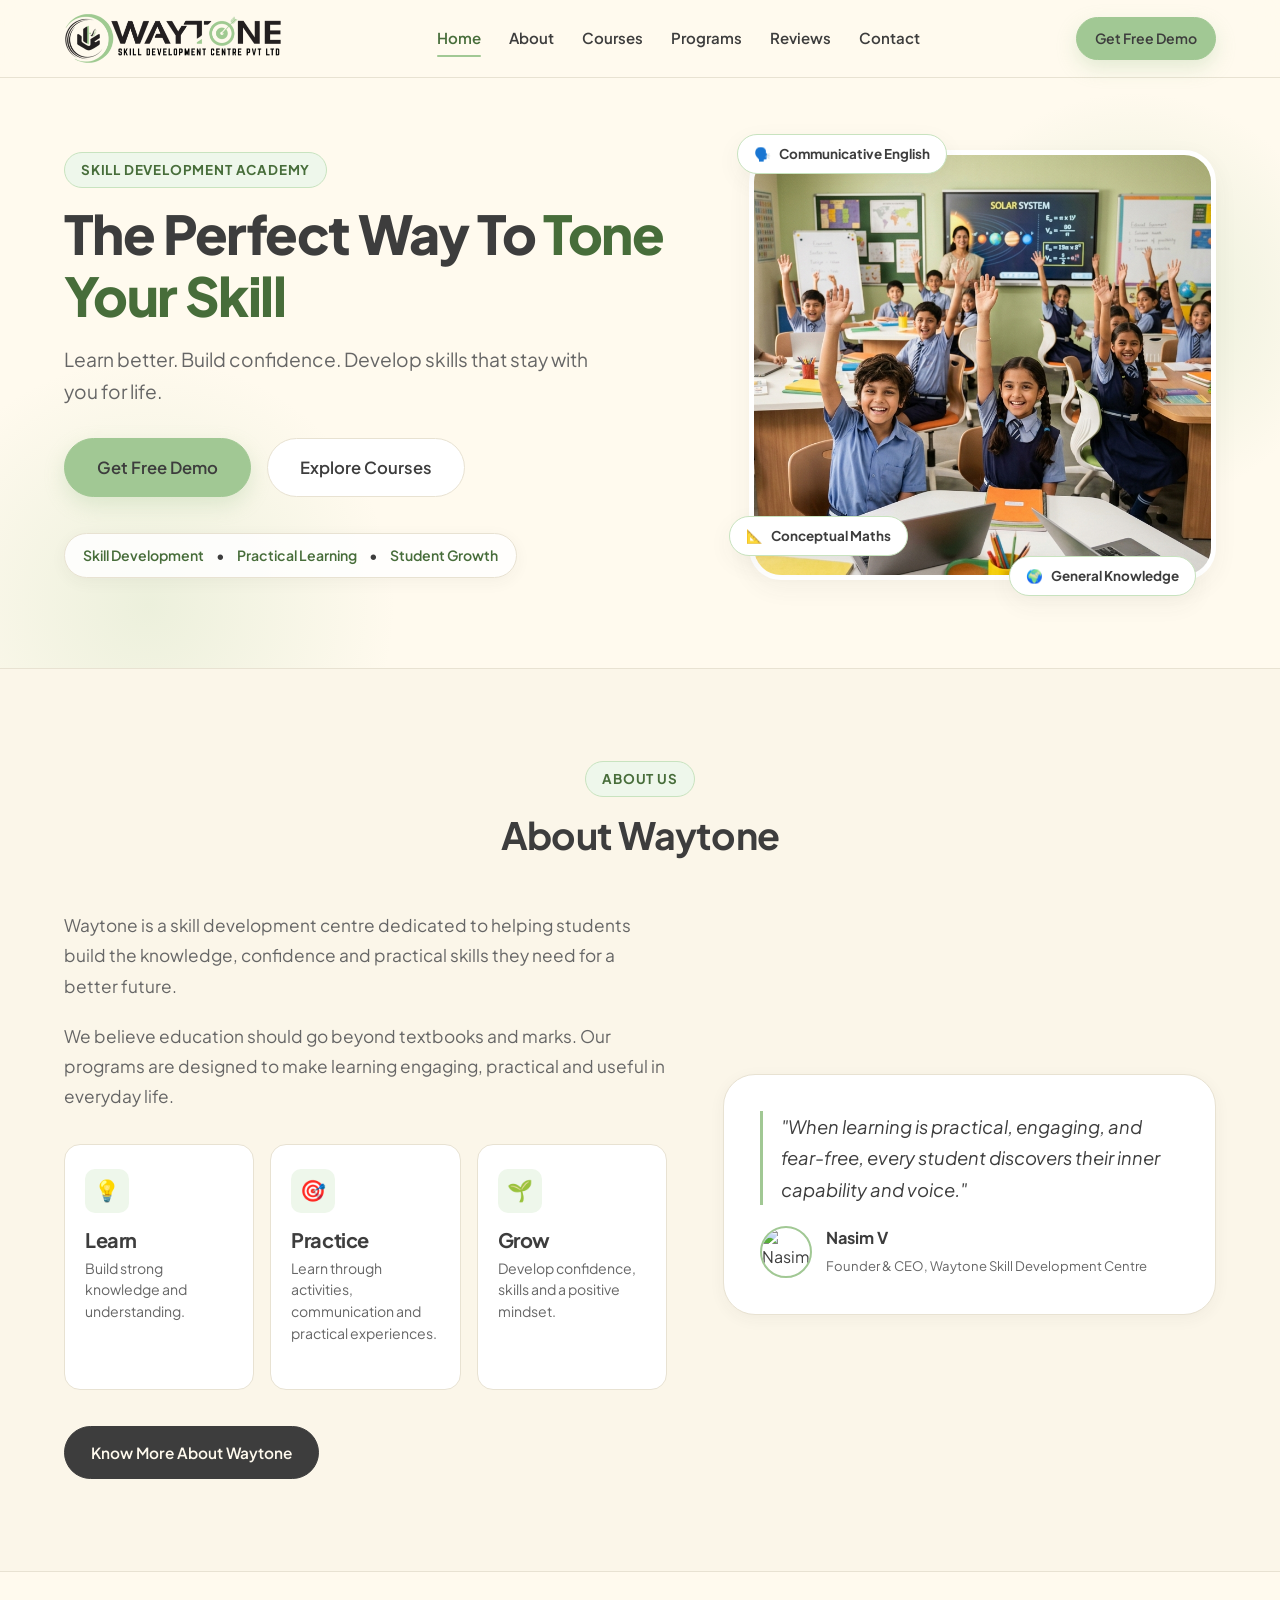
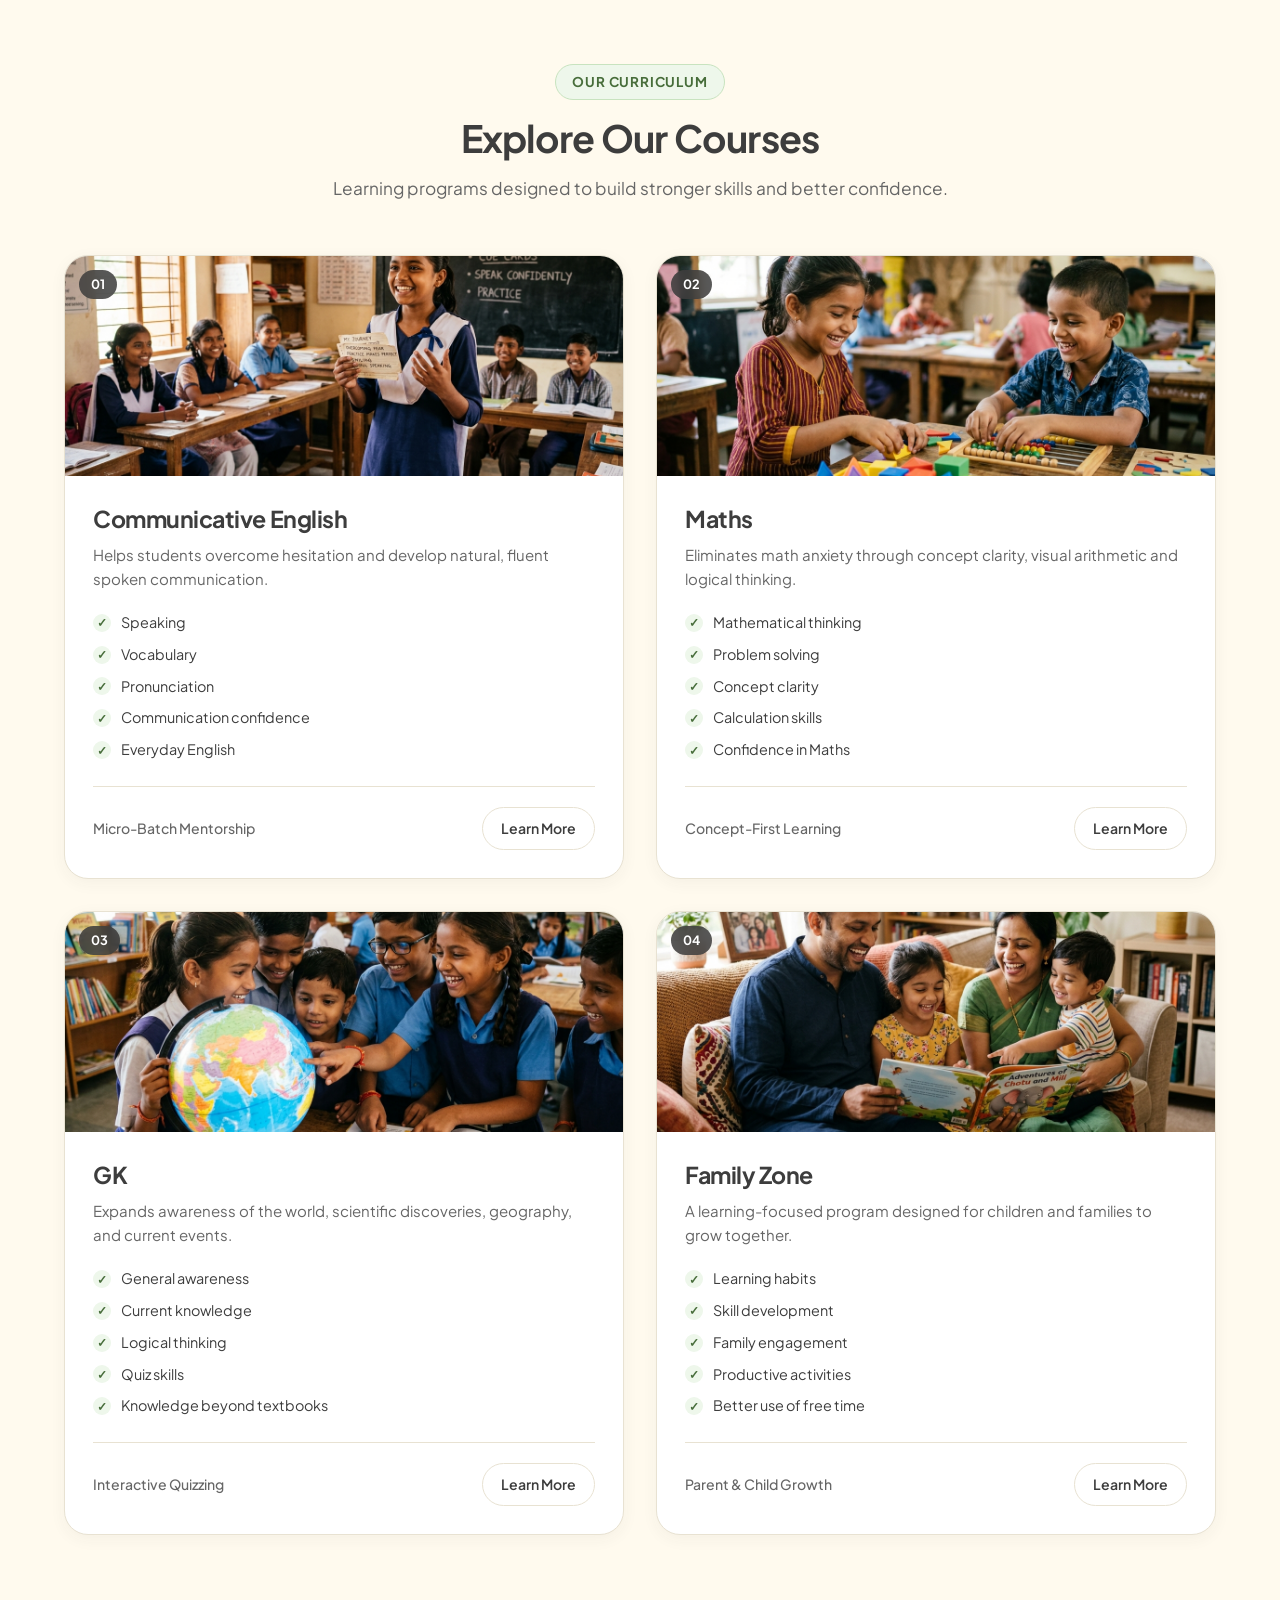
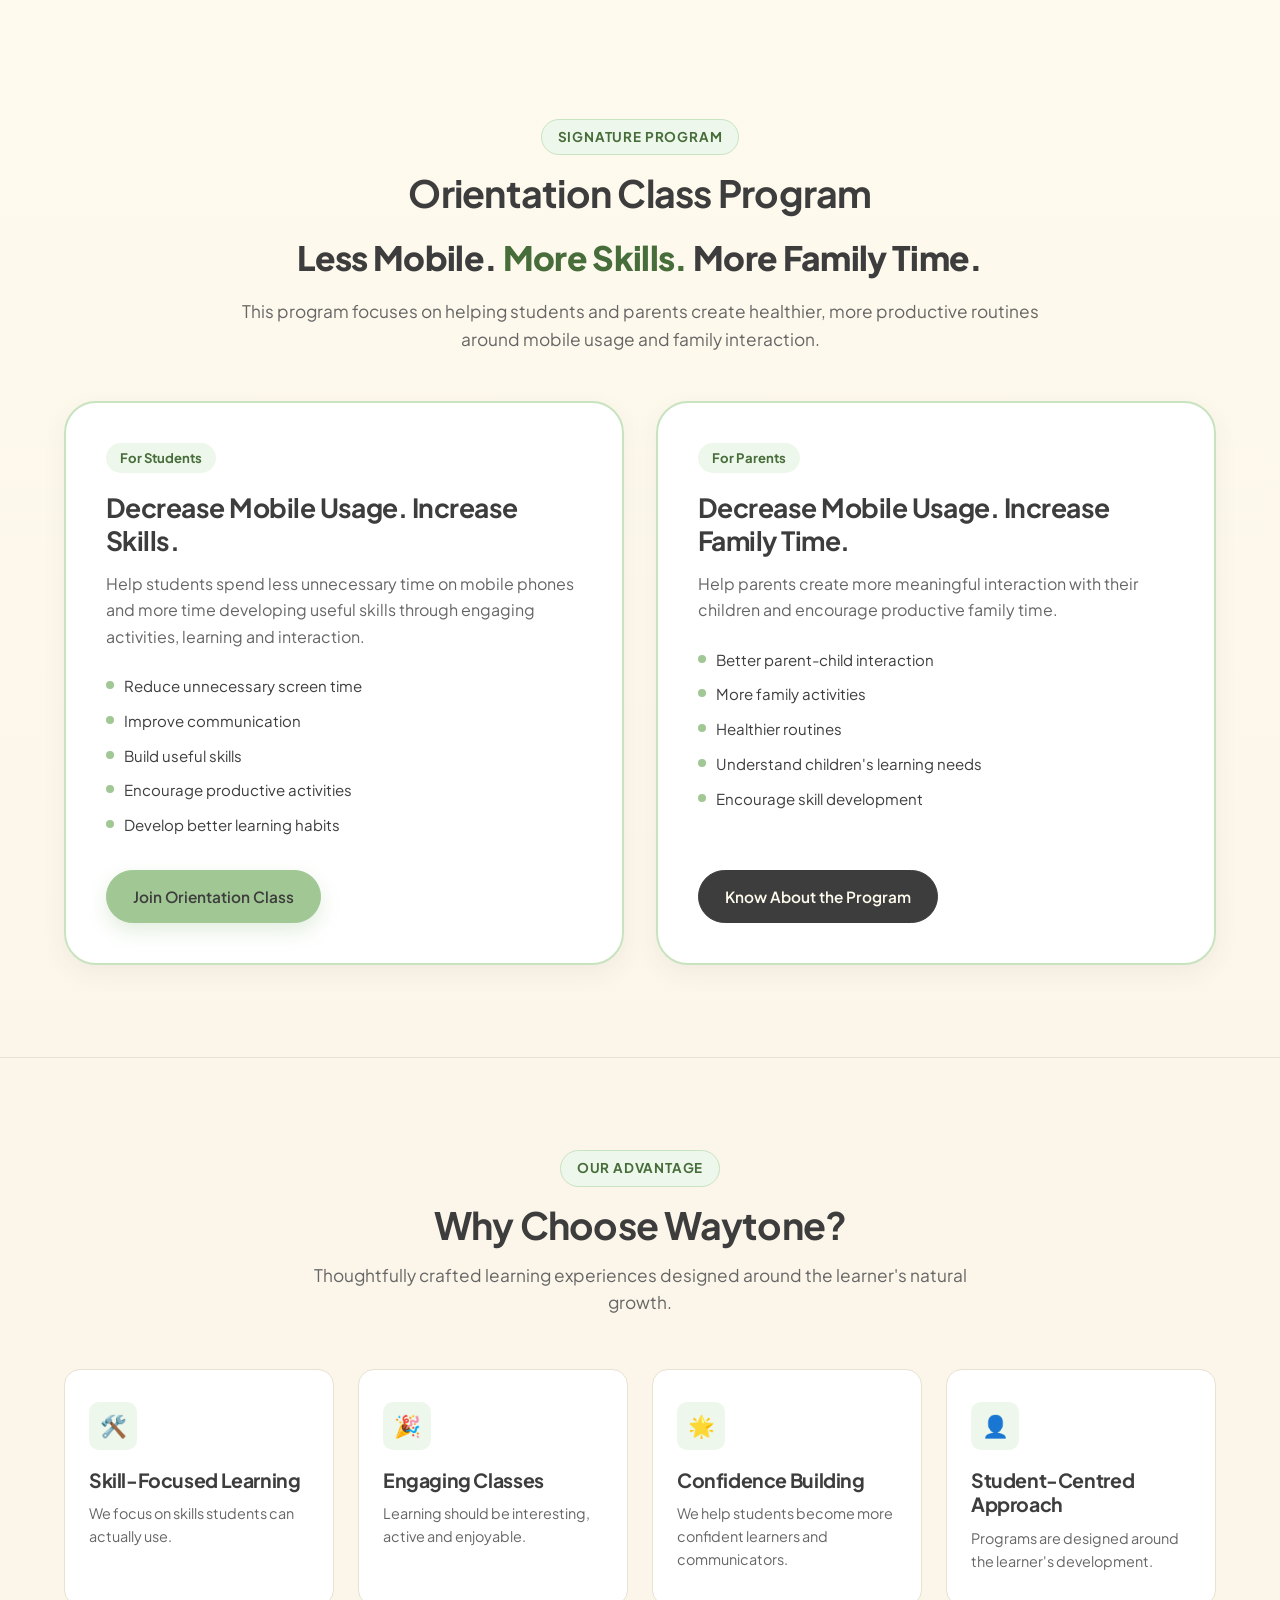
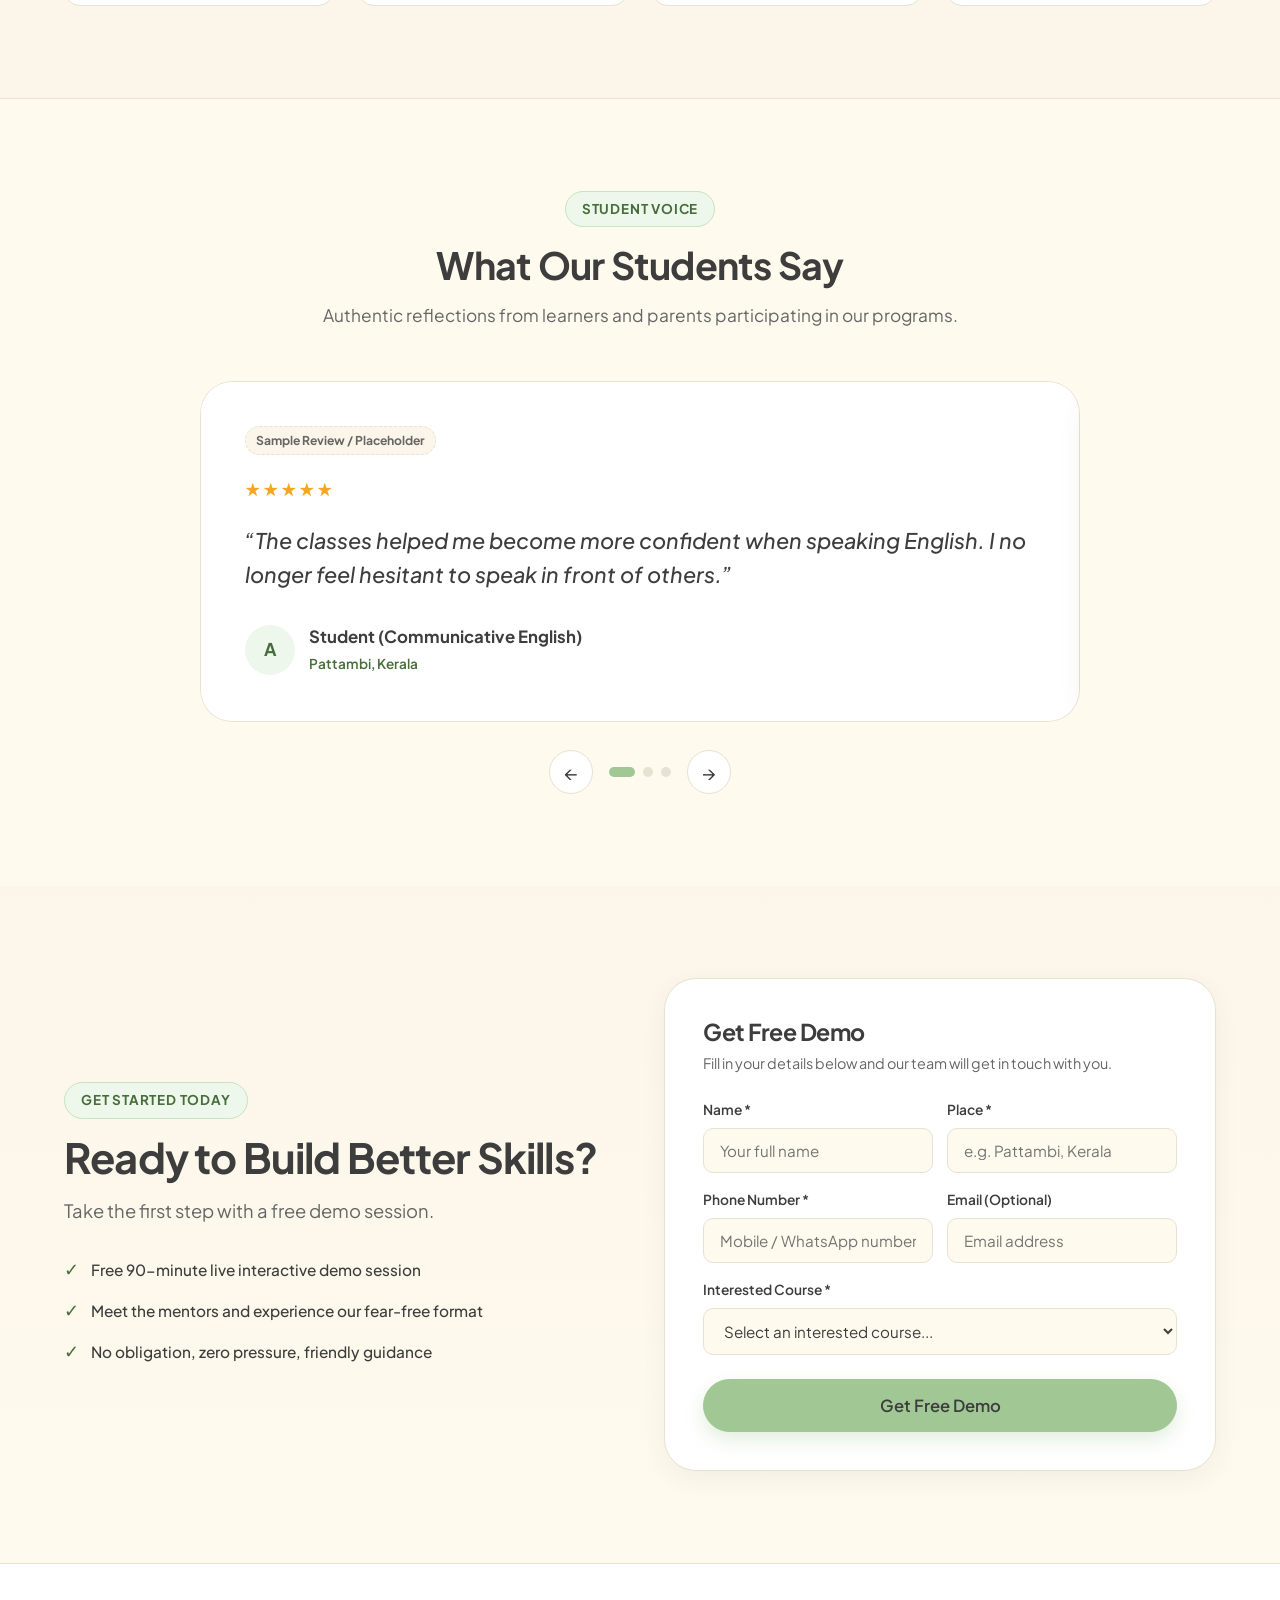
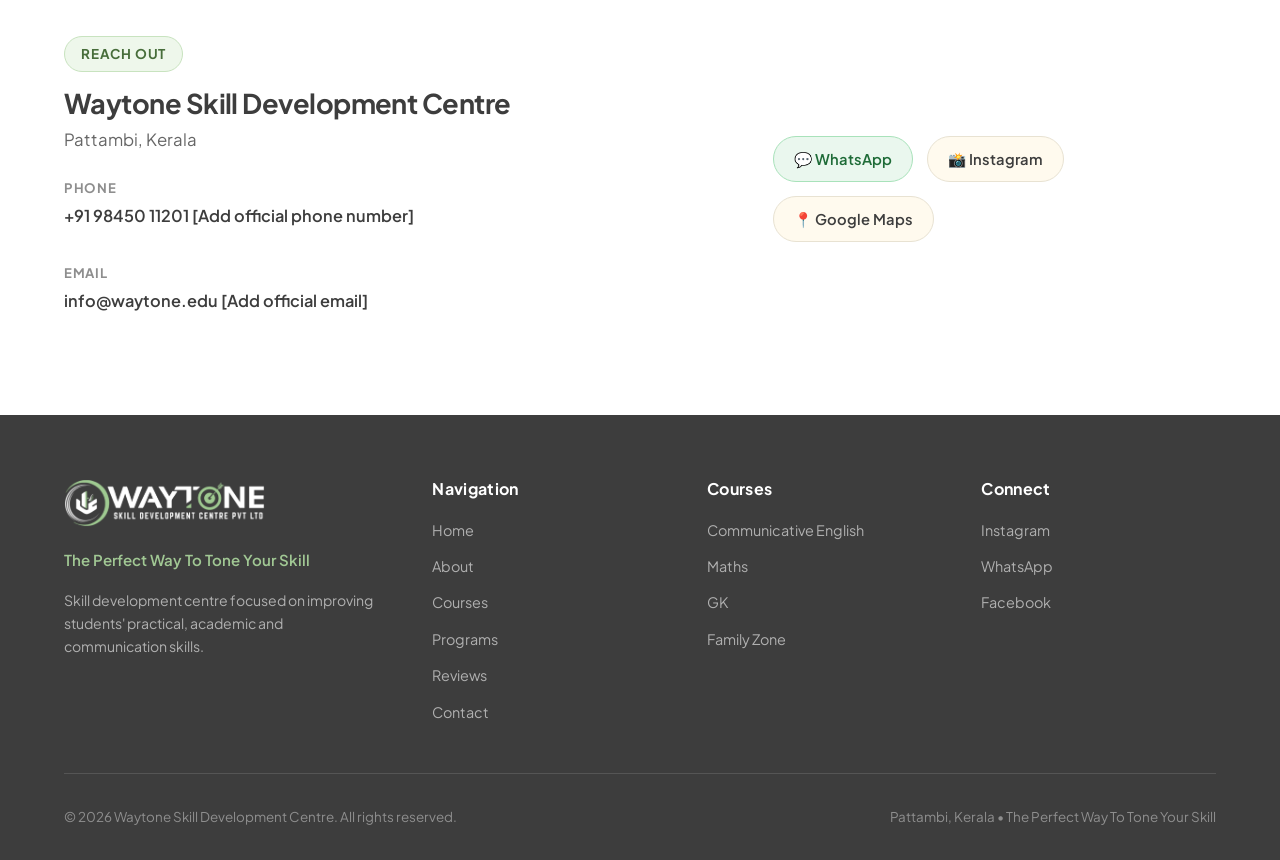
==== commit 64fe61c3: "feat: update official Waytone logo PNG, white footer variant, and favicon" ====
--- a/index.html
+++ b/index.html
@@ -8,8 +8,11 @@
   
   <!-- Modern Google Fonts -->
   <link rel="preconnect" href="https://fonts.googleapis.com">
-  <link rel="preconnect" href="https://fonts.gstatic.com" crossorigin>
   <link href="https://fonts.googleapis.com/css2?family=Plus+Jakarta+Sans:wght@400;500;600;700;800&display=swap" rel="stylesheet">
+  
+  <!-- Favicon & Touch Icons -->
+  <link rel="icon" type="image/png" href="images/waytone-favicon.png">
+  <link rel="apple-touch-icon" href="images/waytone-favicon.png">
   
   <link rel="stylesheet" href="styles.css">
 </head>
@@ -24,12 +27,8 @@
        ======================================================================== -->
   <header class="site-header" id="site-header">
     <div class="container nav-container">
-      <a href="#home" class="brand-logo" aria-label="Waytone Home">
-        <div class="logo-symbol">🌱</div>
-        <div class="logo-text-wrap">
-          <span class="brand-name">Waytone</span>
-          <span class="brand-tagline-mini">The Perfect Way To Tone Your Skill</span>
-        </div>
+      <a href="#home" class="brand-logo" aria-label="Waytone Skill Development Centre Home">
+        <img src="images/waytone-logo.png" alt="Waytone Skill Development Centre" class="site-logo-img">
       </a>
 
       <!-- Desktop Nav -->
@@ -604,10 +603,9 @@
       <div class="footer-top-grid">
         <!-- Col 1: Brand -->
         <div class="footer-brand">
-          <div class="brand-logo" style="margin-bottom: 12px;">
-            <div class="logo-symbol" style="background: var(--pista);">🌱</div>
-            <span class="brand-name" style="color: #FFFFFF;">Waytone</span>
-          </div>
+          <a href="#home" class="footer-logo-link" aria-label="Waytone Skill Development Centre Home">
+            <img src="images/waytone-logo-white.png" alt="Waytone Skill Development Centre" class="footer-logo-img">
+          </a>
           <div class="footer-tagline">The Perfect Way To Tone Your Skill</div>
           <p class="footer-desc">
             Skill development centre focused on improving students' practical, academic and communication skills.
--- a/styles.css
+++ b/styles.css
@@ -278,9 +278,42 @@
 }
 
 .brand-logo {
-  display: flex;
-  align-items: center;
-  gap: 12px;
+  display: inline-flex;
+  align-items: center;
+  text-decoration: none;
+  transition: transform var(--transition);
+}
+
+.site-logo-img {
+  height: 52px;
+  width: auto;
+  max-width: 220px;
+  object-fit: contain;
+  display: block;
+  transition: transform var(--transition), opacity var(--transition);
+}
+
+.brand-logo:hover .site-logo-img {
+  transform: scale(1.02);
+}
+
+.footer-logo-link {
+  display: inline-block;
+  text-decoration: none;
+  margin-bottom: 14px;
+}
+
+.footer-logo-img {
+  height: 48px;
+  width: auto;
+  max-width: 220px;
+  object-fit: contain;
+  display: block;
+  transition: transform var(--transition), opacity var(--transition);
+}
+
+.footer-logo-link:hover .footer-logo-img {
+  transform: scale(1.02);
 }
 
 .logo-symbol {
@@ -1406,8 +1439,22 @@
 }
 
 @media (max-width: 768px) {
-  .nav-menu, .nav-actions .btn {
+  .site-logo-img {
+    height: 40px;
+    max-width: 170px;
+  }
+  .nav-menu {
     display: none;
+  }
+  .nav-actions {
+    display: flex;
+    align-items: center;
+    gap: 10px;
+  }
+  .nav-actions .btn {
+    display: inline-flex;
+    padding: 7px 14px;
+    font-size: 0.82rem;
   }
   .hamburger-btn {
     display: block;
@@ -1428,3 +1475,14 @@
     grid-template-columns: 1fr;
   }
 }
+
+@media (max-width: 480px) {
+  .site-logo-img {
+    height: 34px;
+    max-width: 145px;
+  }
+  .nav-actions .btn {
+    padding: 6px 11px;
+    font-size: 0.76rem;
+  }
+}
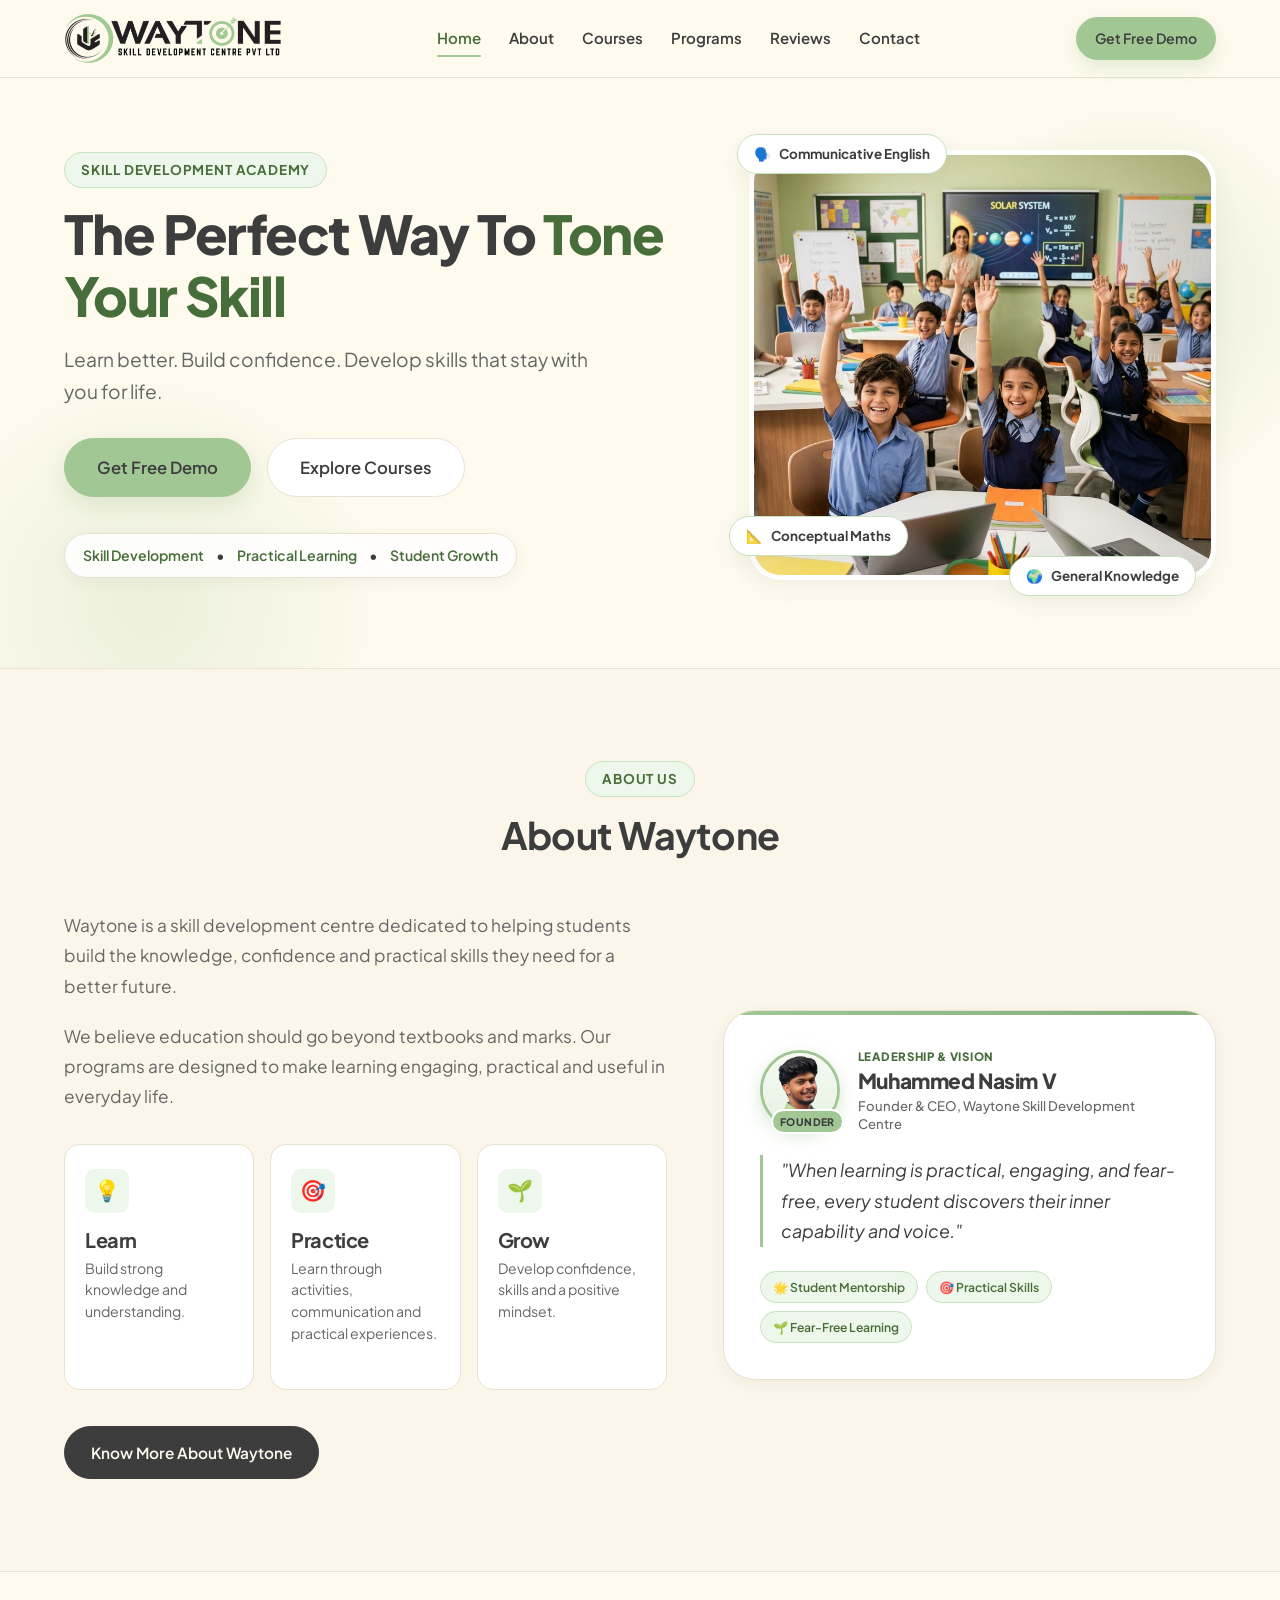
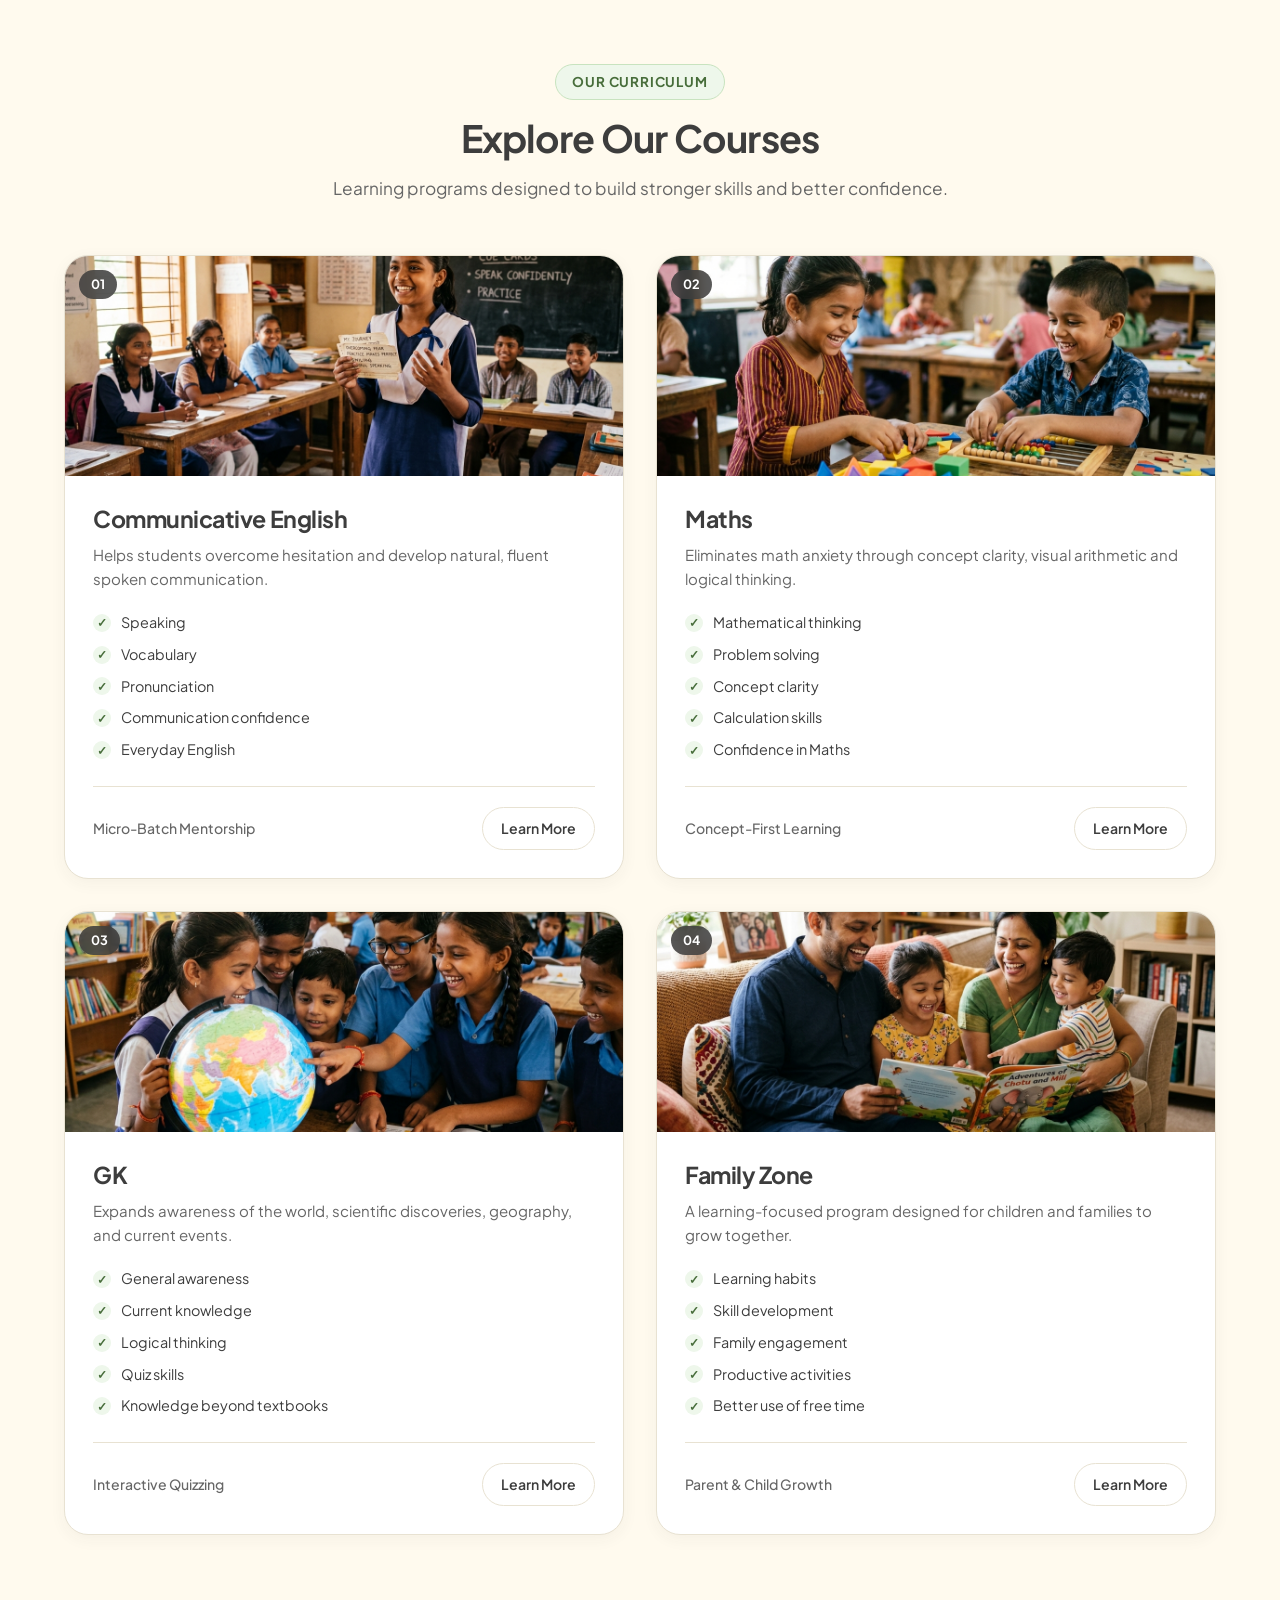
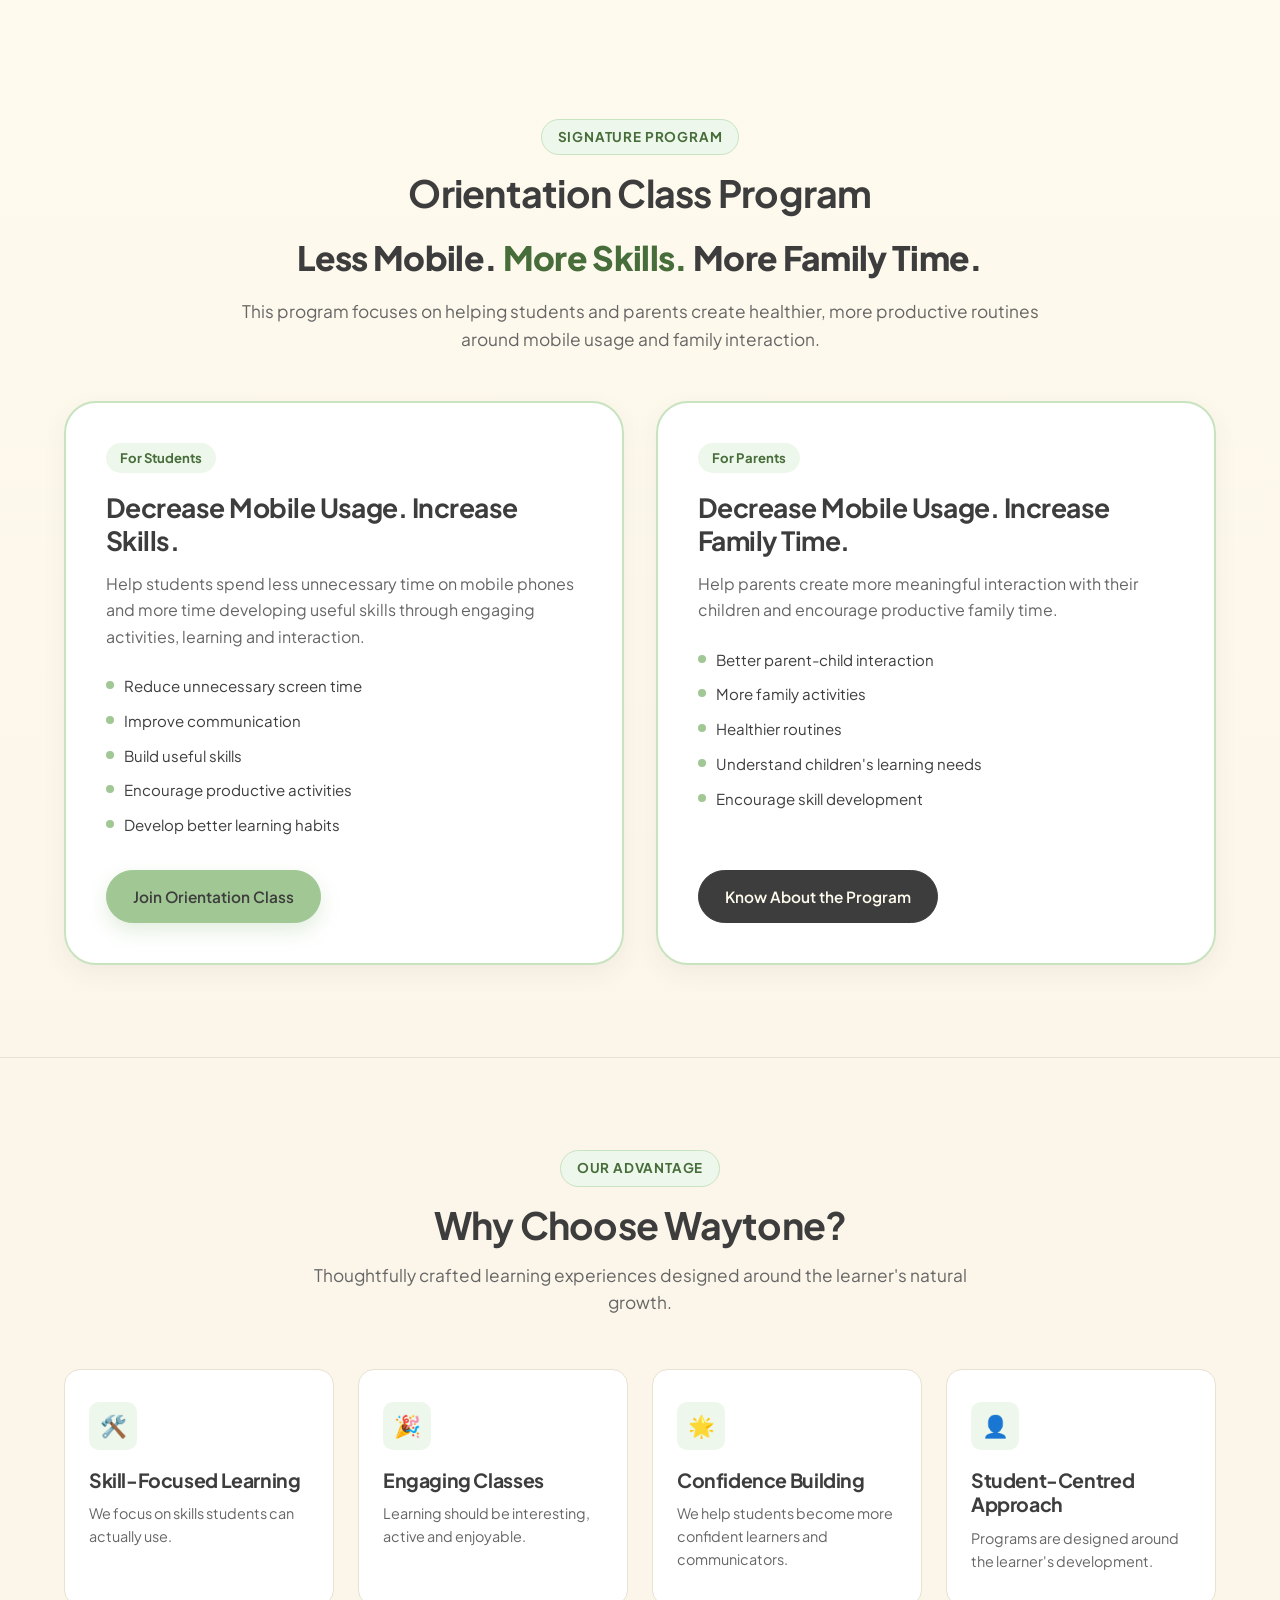
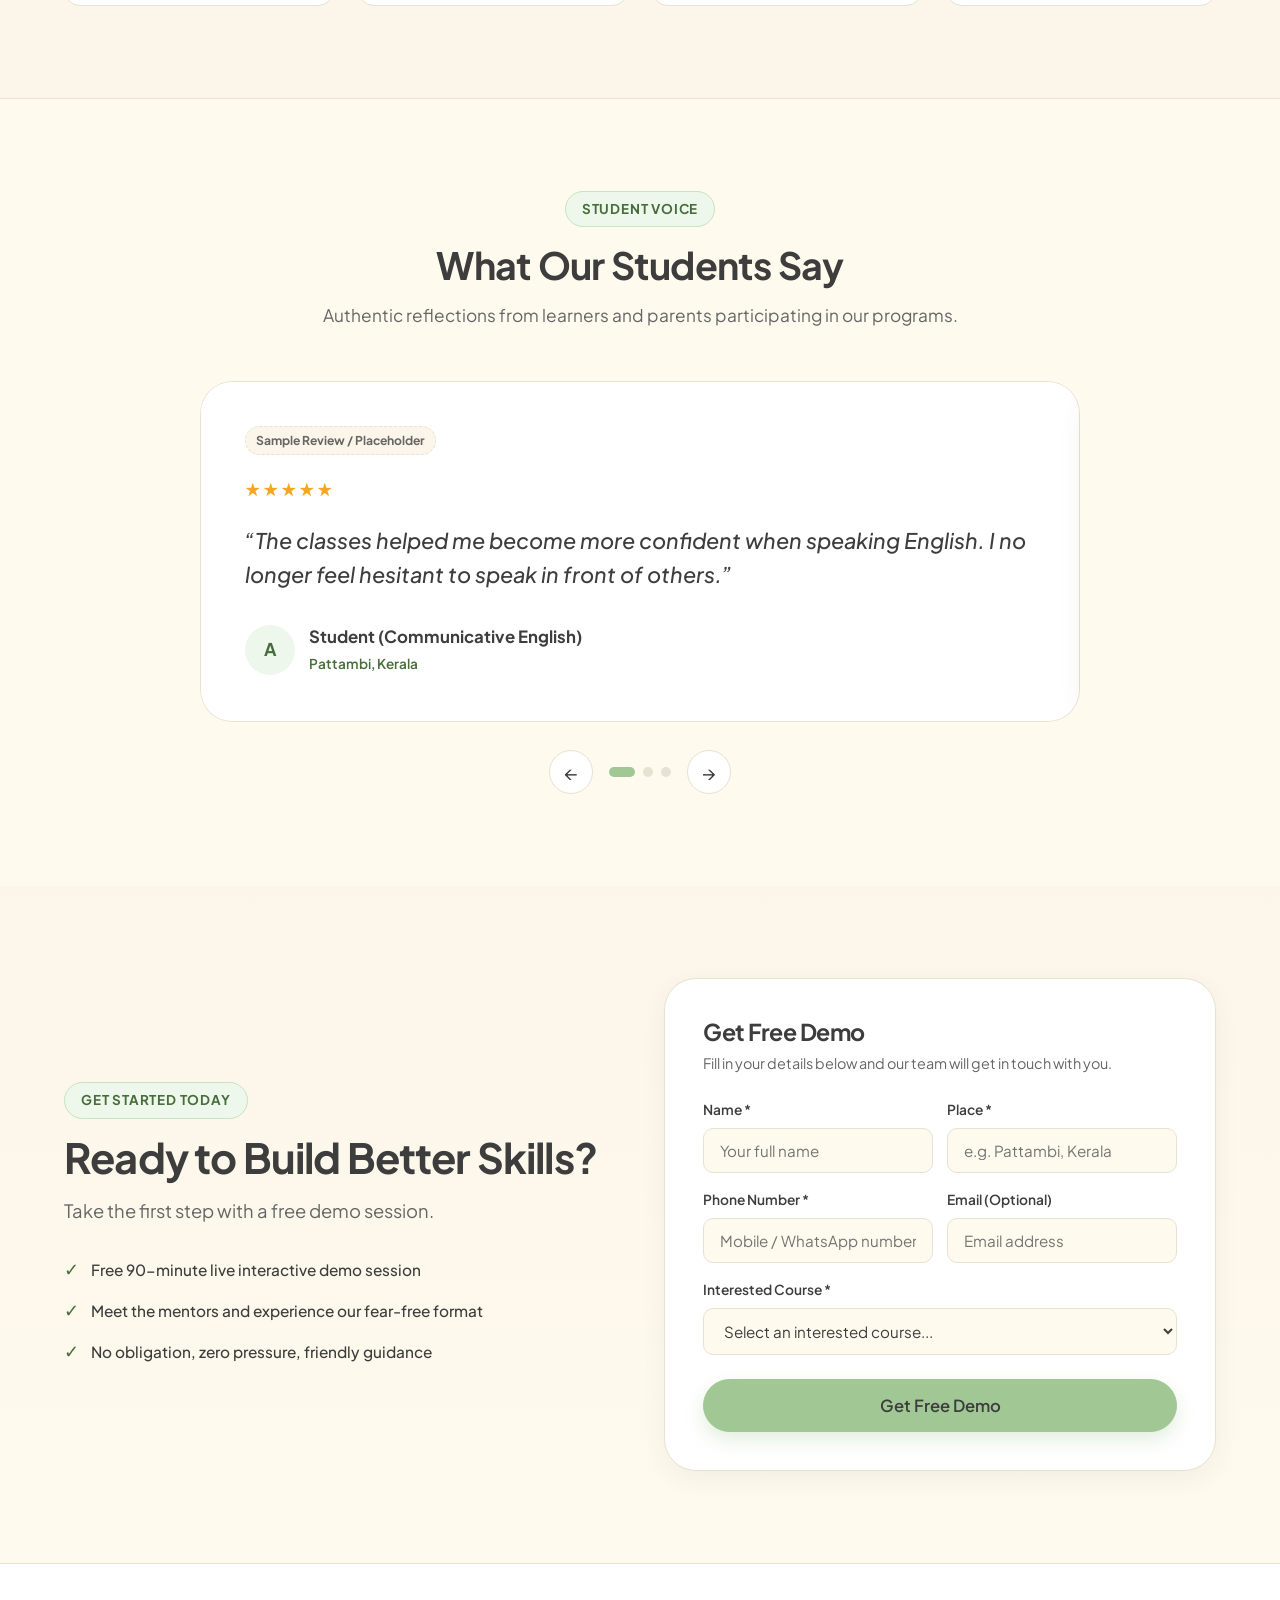
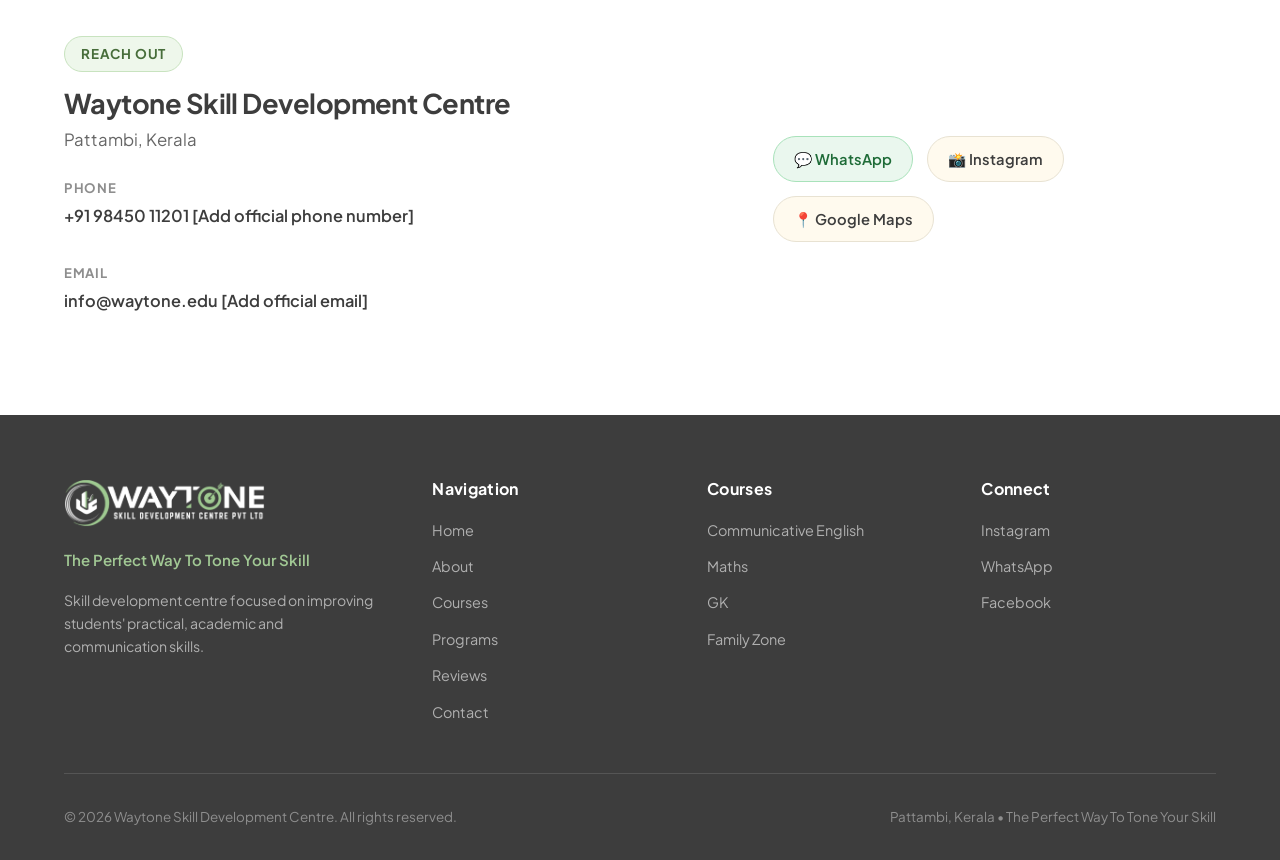
==== commit 81ec9d2e: "feat: update Muhammed Nasim V portrait and leadership profile card" ====
--- a/index.html
+++ b/index.html
@@ -150,17 +150,26 @@
             <a href="#programs" class="btn btn-dark">Know More About Waytone</a>
           </div>
 
-          <!-- Side Note Card -->
+          <!-- Founder Spotlight Card -->
           <div class="about-side-box">
+            <div class="founder-card-top">
+              <div class="founder-avatar-wrap">
+                <img src="images/muhammed-nasim-v-avatar.jpg" alt="Muhammed Nasim V - Founder & CEO, Waytone Skill Development Centre" class="founder-avatar-img">
+                <span class="founder-status-badge">Founder</span>
+              </div>
+              <div class="founder-info">
+                <span class="founder-kicker">Leadership & Vision</span>
+                <h3 class="founder-name">Muhammed Nasim V</h3>
+                <span class="founder-role">Founder & CEO, Waytone Skill Development Centre</span>
+              </div>
+            </div>
             <blockquote>
               "When learning is practical, engaging, and fear-free, every student discovers their inner capability and voice."
             </blockquote>
-            <div class="about-author">
-              <img src="https://images.unsplash.com/photo-1507003211169-0a1dd7228f2d?w=150&auto=format&fit=crop&q=80" alt="Nasim V - Waytone Leadership" class="author-img">
-              <div>
-                <strong>Nasim V</strong>
-                <span>Founder & CEO, Waytone Skill Development Centre</span>
-              </div>
+            <div class="founder-tags">
+              <span class="founder-tag">🌟 Student Mentorship</span>
+              <span class="founder-tag">🎯 Practical Skills</span>
+              <span class="founder-tag">🌱 Fear-Free Learning</span>
             </div>
           </div>
         </div>
--- a/styles.css
+++ b/styles.css
@@ -638,18 +638,119 @@
   box-shadow: var(--shadow-subtle);
   display: flex;
   flex-direction: column;
-  gap: 20px;
+  gap: 22px;
+  position: relative;
+  overflow: hidden;
+}
+
+.about-side-box::before {
+  content: '';
+  position: absolute;
+  top: 0;
+  left: 0;
+  right: 0;
+  height: 4px;
+  background: linear-gradient(90deg, var(--pista), var(--pista-dark));
+}
+
+.founder-card-top {
+  display: flex;
+  align-items: center;
+  gap: 18px;
+}
+
+.founder-avatar-wrap {
+  position: relative;
+  flex-shrink: 0;
+}
+
+.founder-avatar-img {
+  width: 80px;
+  height: 80px;
+  border-radius: 50%;
+  object-fit: cover;
+  object-position: center 10%;
+  border: 3px solid var(--pista);
+  box-shadow: 0 6px 18px rgba(161, 200, 148, 0.4);
+  transition: transform var(--transition);
+}
+
+.founder-avatar-wrap:hover .founder-avatar-img {
+  transform: scale(1.04);
+}
+
+.founder-status-badge {
+  position: absolute;
+  bottom: -4px;
+  right: -4px;
+  background: var(--pista);
+  color: var(--dark);
+  font-size: 0.65rem;
+  font-weight: 800;
+  padding: 2px 7px;
+  border-radius: var(--radius-full);
+  border: 2px solid #FFFFFF;
+  text-transform: uppercase;
+  letter-spacing: 0.04em;
+}
+
+.founder-info {
+  display: flex;
+  flex-direction: column;
+}
+
+.founder-kicker {
+  font-size: 0.72rem;
+  font-weight: 800;
+  color: var(--pista-deep);
+  text-transform: uppercase;
+  letter-spacing: 0.06em;
+  margin-bottom: 3px;
+}
+
+.founder-name {
+  font-size: 1.3rem;
+  font-weight: 800;
+  color: var(--dark);
+  line-height: 1.2;
+  margin-bottom: 3px;
+}
+
+.founder-role {
+  font-size: 0.82rem;
+  color: var(--text-muted);
+  font-weight: 500;
+  line-height: 1.4;
 }
 
 .about-side-box blockquote {
-  font-size: 1.15rem;
+  font-size: 1.12rem;
   font-style: italic;
   color: var(--dark);
   line-height: 1.7;
   border-left: 3px solid var(--pista);
   padding-left: 18px;
-}
-
+  margin: 0;
+}
+
+.founder-tags {
+  display: flex;
+  flex-wrap: wrap;
+  gap: 8px;
+  margin-top: 2px;
+}
+
+.founder-tag {
+  background: var(--pista-light);
+  color: var(--pista-deep);
+  font-size: 0.76rem;
+  font-weight: 600;
+  padding: 5px 12px;
+  border-radius: var(--radius-full);
+  border: 1px solid var(--border-pista);
+}
+
+/* Fallback legacy classes */
 .about-author {
   display: flex;
   align-items: center;
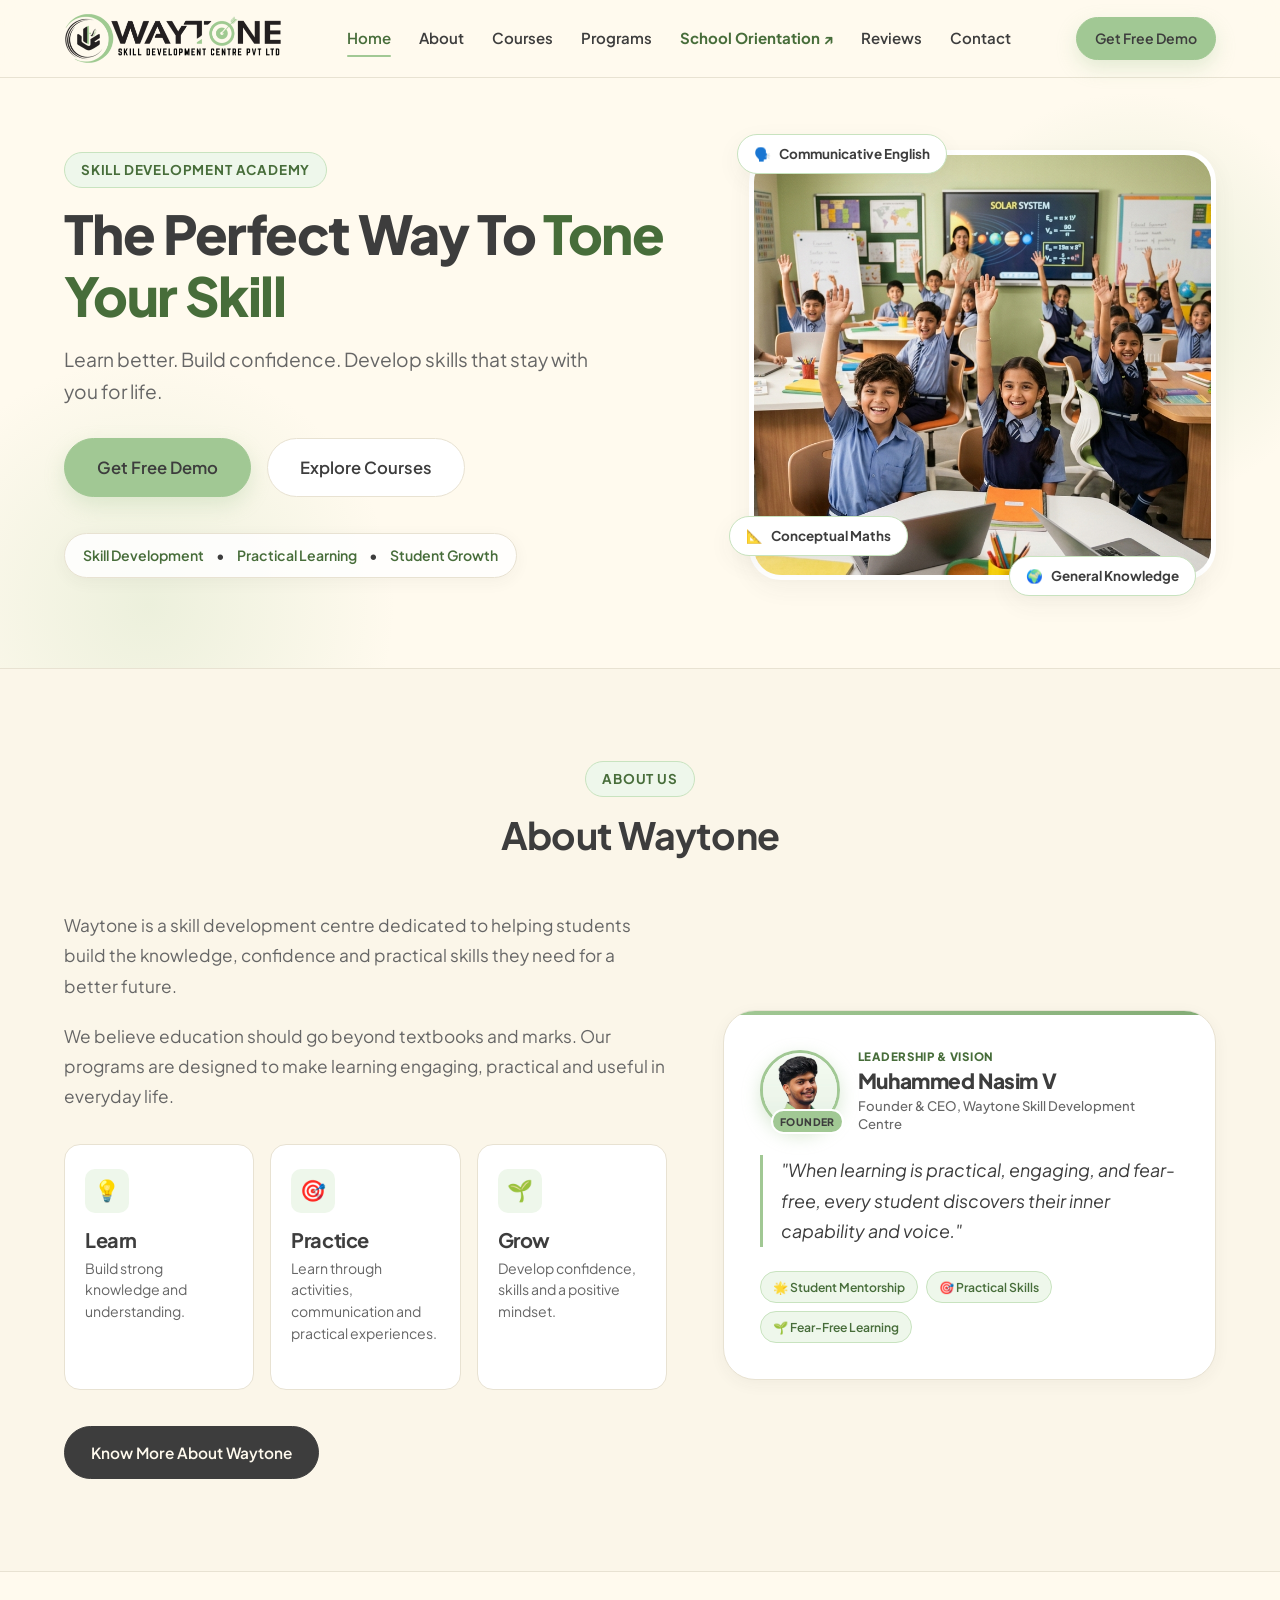
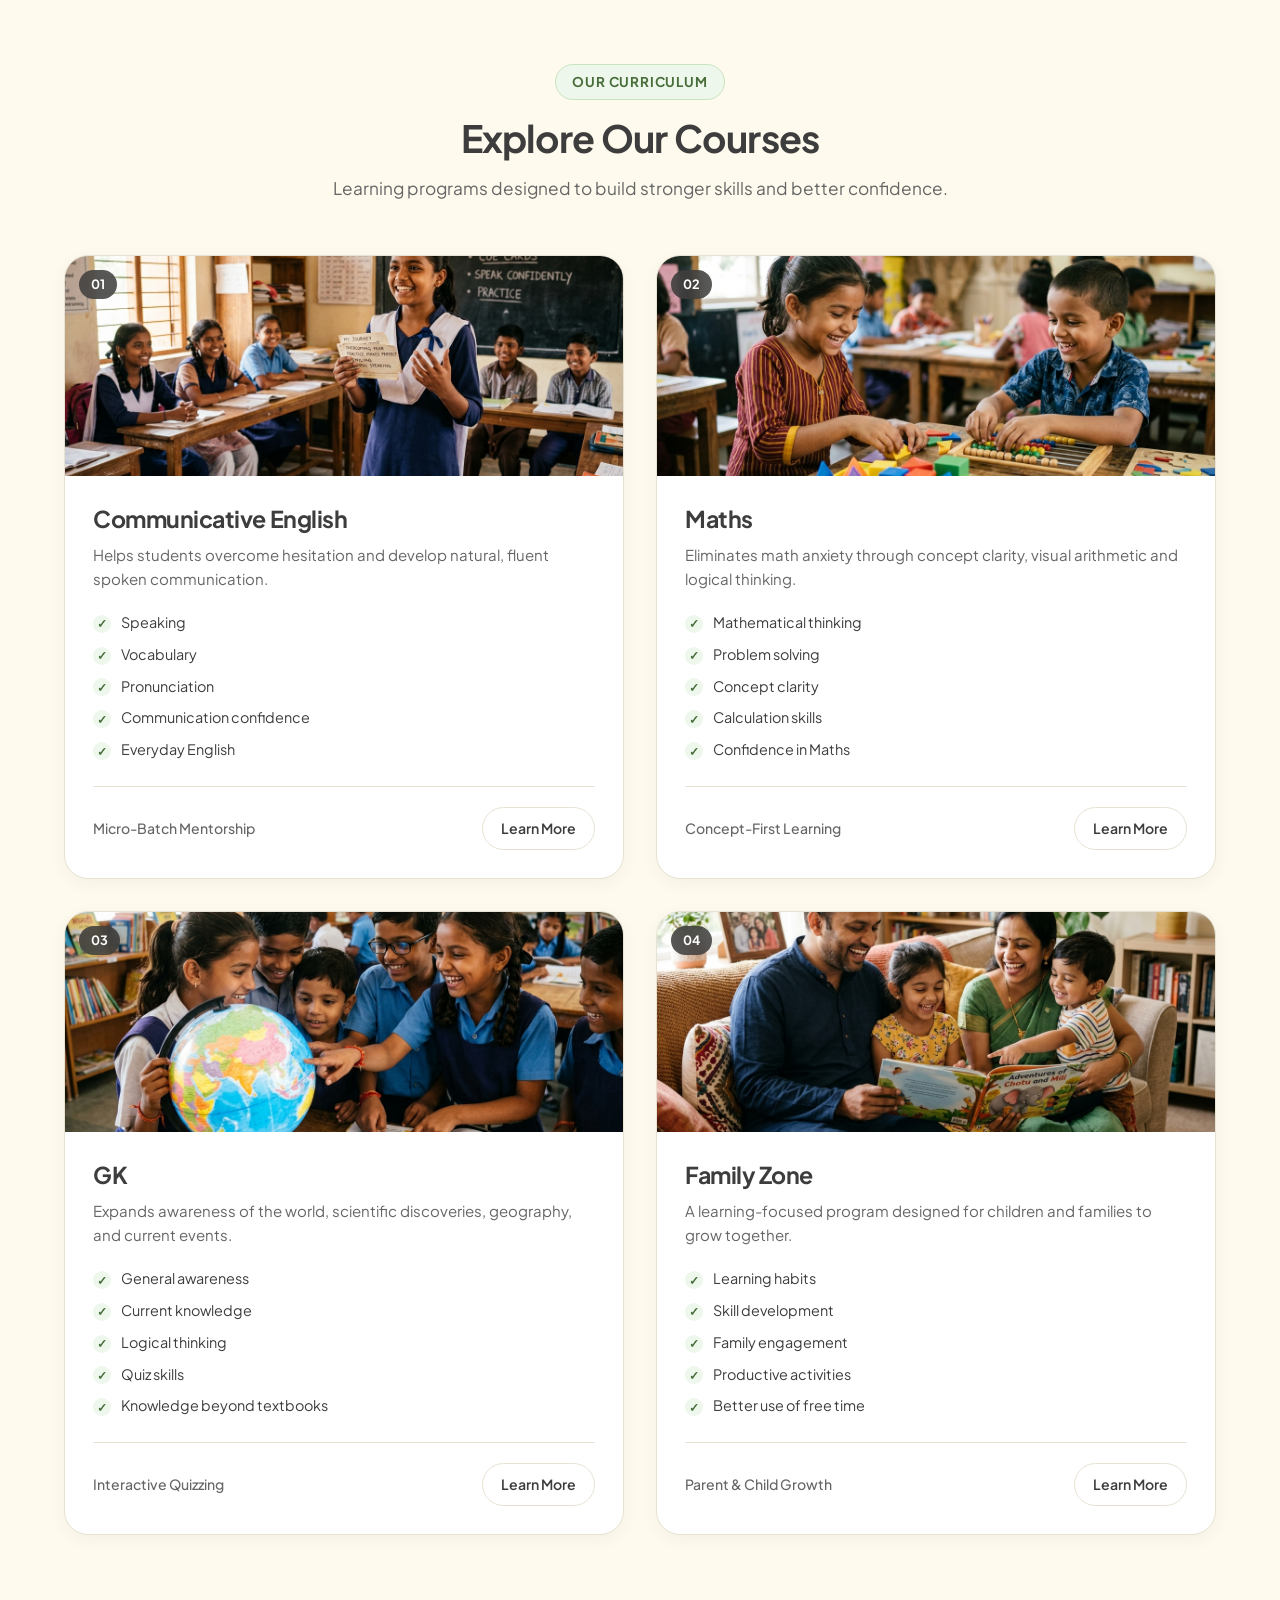
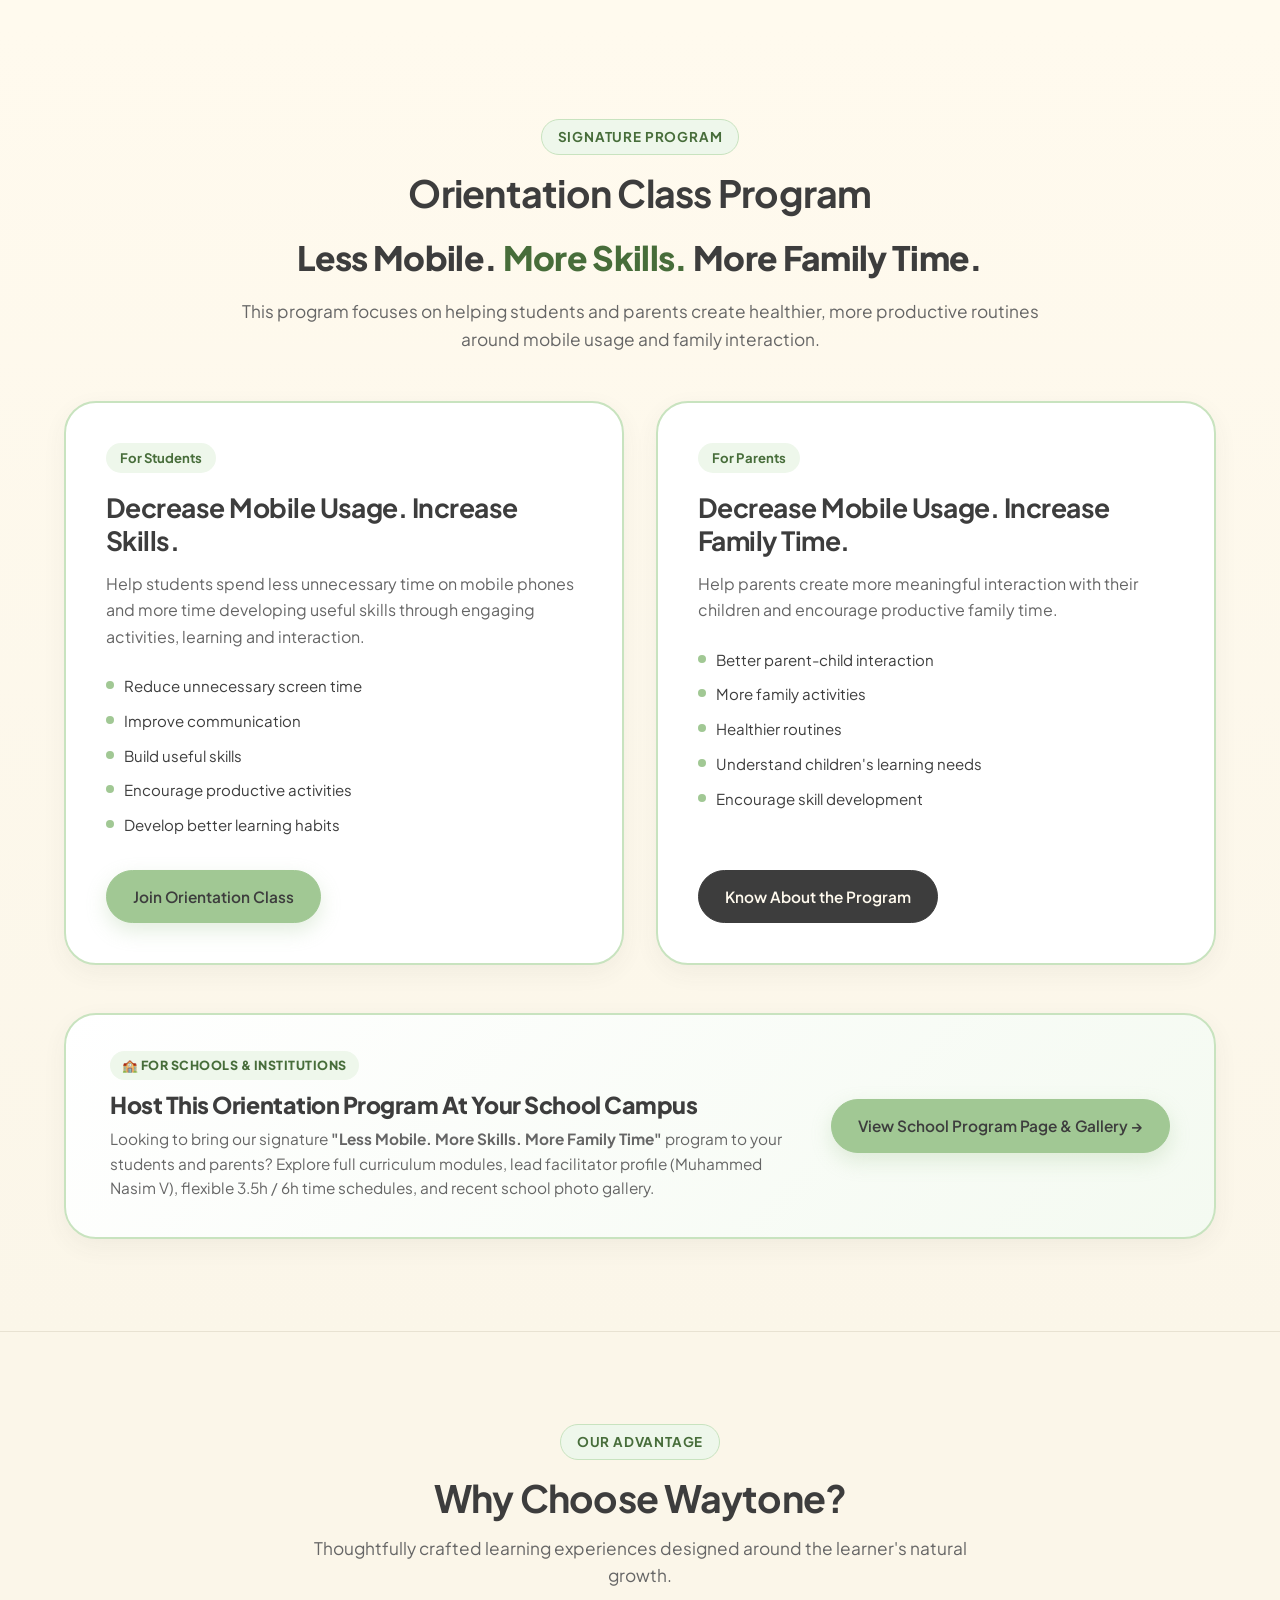
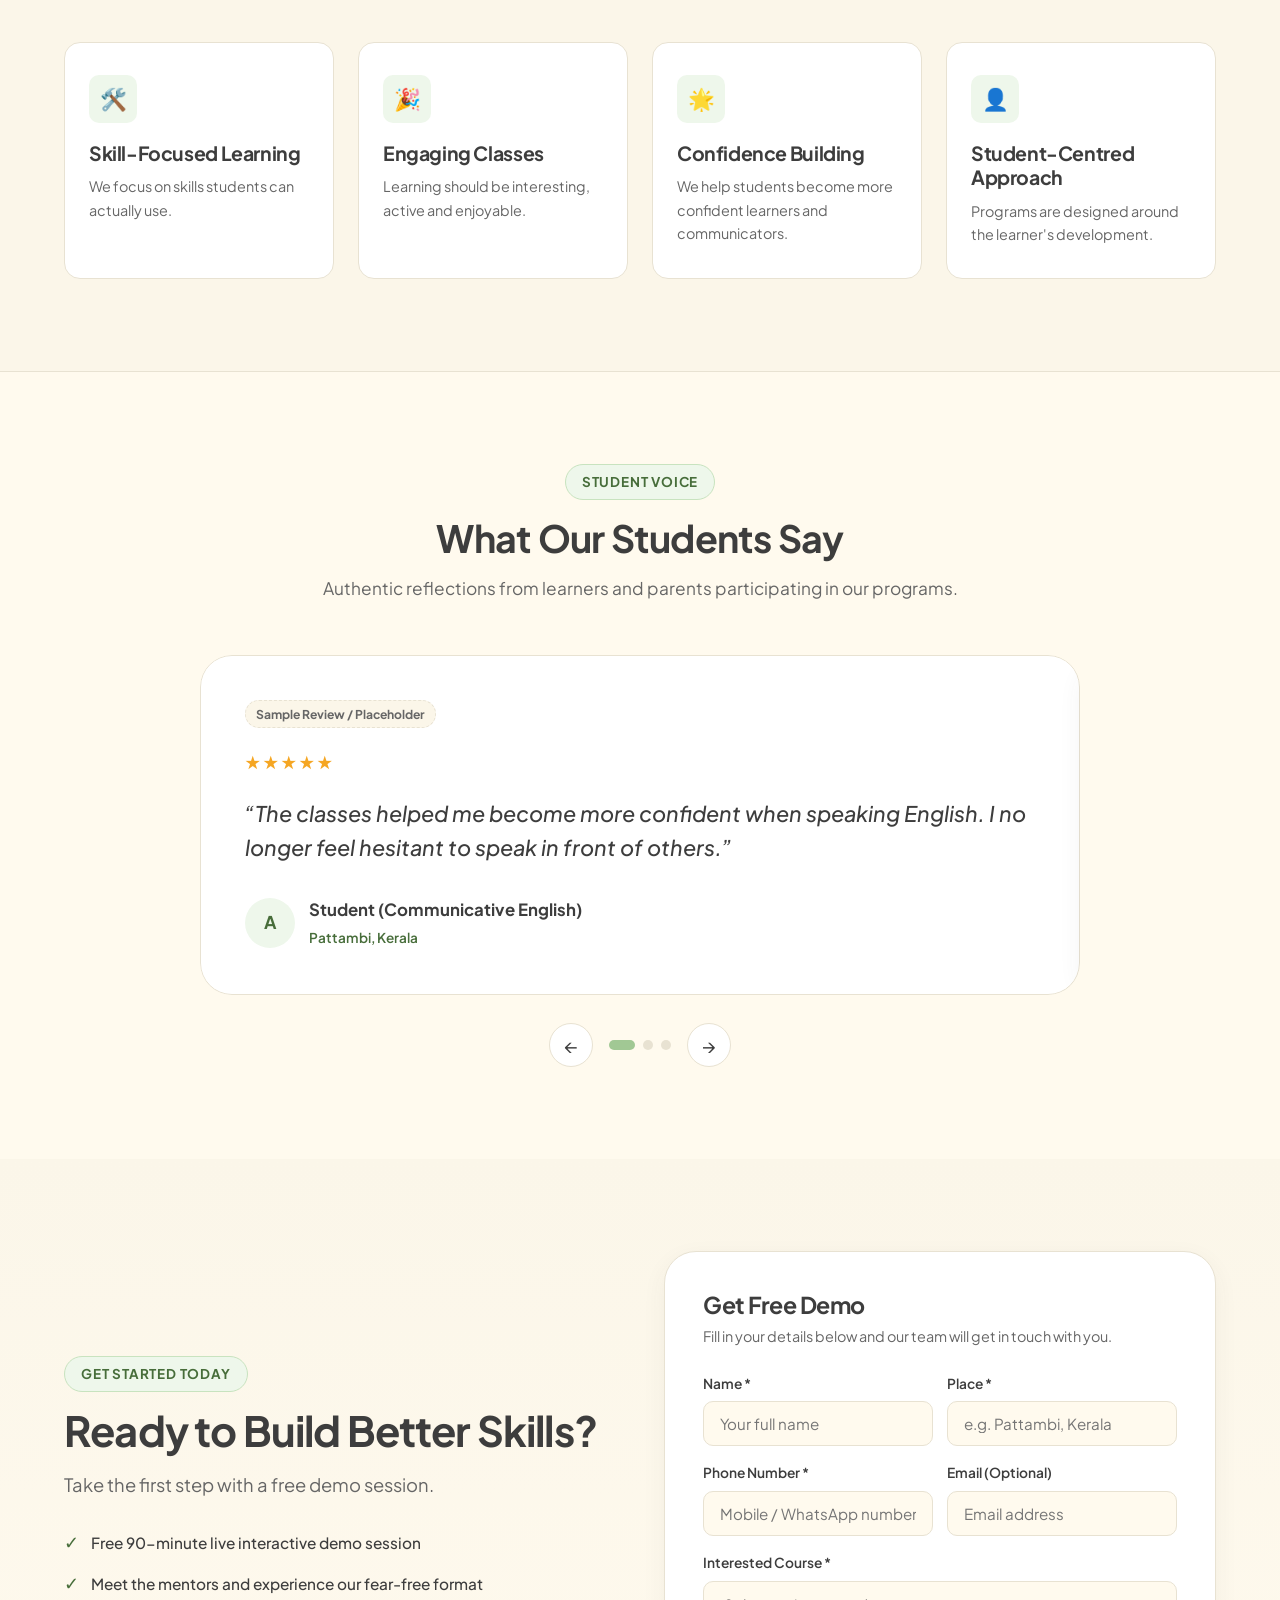
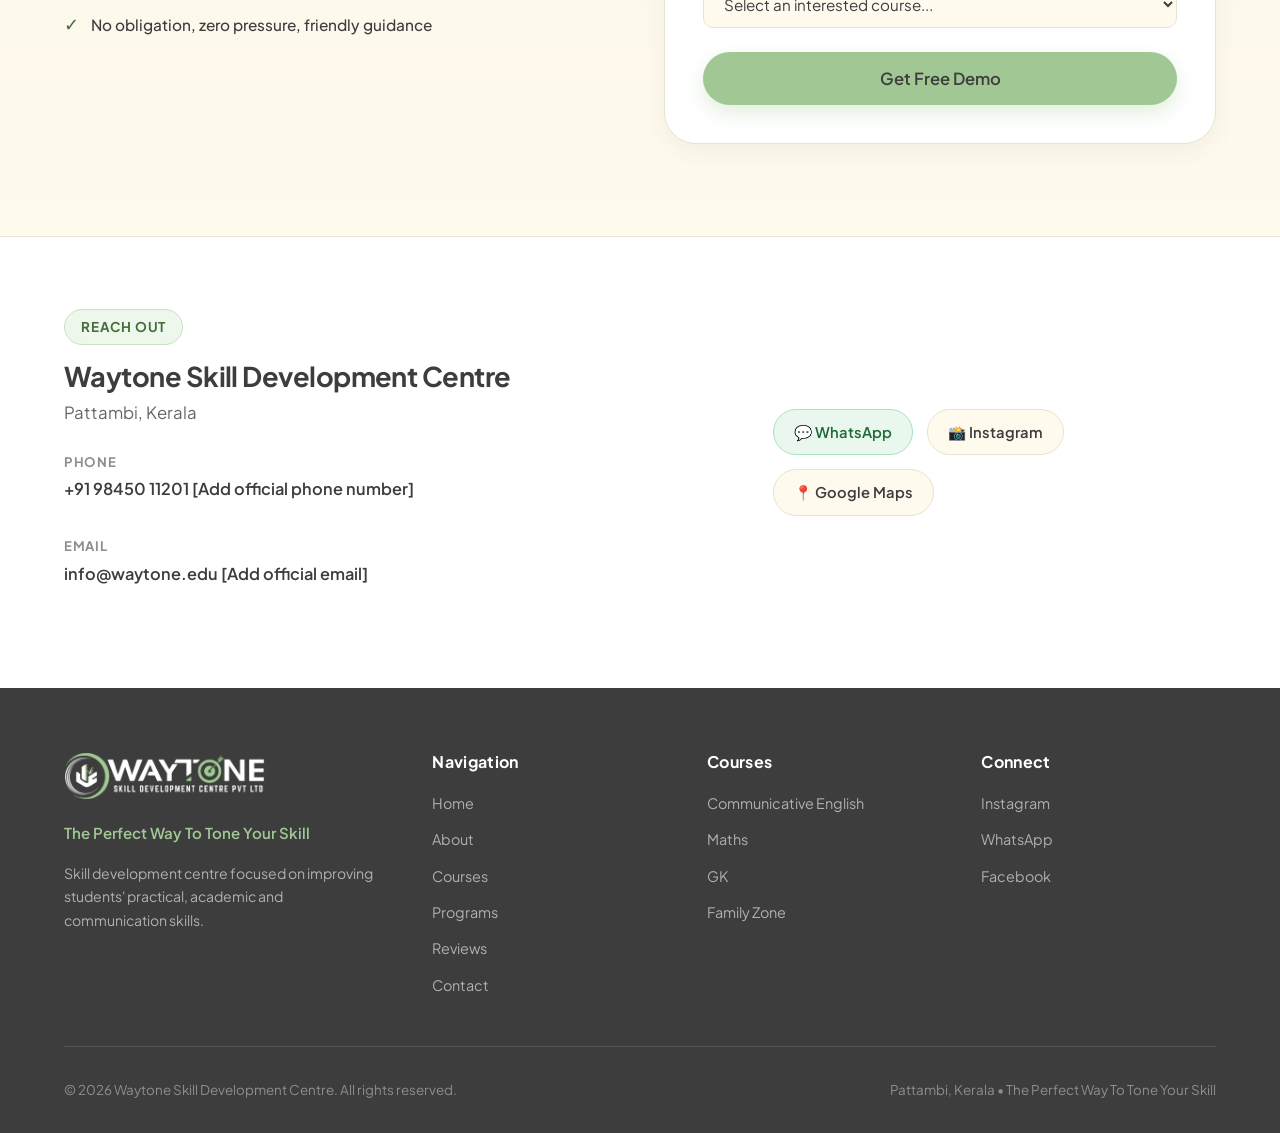
==== commit 0031cd81: "feat: add dedicated School Orientation Program page with curriculum, facilitator bio, schedules, and" ====
--- a/index.html
+++ b/index.html
@@ -37,6 +37,7 @@
         <a href="#about" class="nav-link">About</a>
         <a href="#courses" class="nav-link">Courses</a>
         <a href="#programs" class="nav-link">Programs</a>
+        <a href="orientation-program.html" class="nav-link" style="color: var(--pista-deep); font-weight: 700;">School Orientation ↗</a>
         <a href="#reviews" class="nav-link">Reviews</a>
         <a href="#contact" class="nav-link">Contact</a>
       </nav>
@@ -55,6 +56,7 @@
     <a href="#about" class="nav-link mobile-link">About</a>
     <a href="#courses" class="nav-link mobile-link">Courses</a>
     <a href="#programs" class="nav-link mobile-link">Programs</a>
+    <a href="orientation-program.html" class="nav-link mobile-link" style="color: var(--pista-deep); font-weight: 700;">🏫 School Orientation Page</a>
     <a href="#reviews" class="nav-link mobile-link">Reviews</a>
     <a href="#contact" class="nav-link mobile-link">Contact</a>
     <a href="#demo" class="btn btn-primary" style="margin-top: 8px;">Get Free Demo</a>
@@ -356,8 +358,24 @@
               <li><span class="ori-bullet-dot"></span> Encourage skill development</li>
             </ul>
             <div>
-              <a href="#demo" class="btn btn-dark course-select-btn" data-course="Orientation Class">Know About the Program</a>
-            </div>
+              <a href="orientation-program.html" class="btn btn-dark">Know About the Program</a>
+            </div>
+          </div>
+        </div>
+
+        <!-- Dedicated School Orientation Banner -->
+        <div class="school-page-cta-banner">
+          <div class="school-banner-content">
+            <span class="school-banner-badge">🏫 For Schools & Institutions</span>
+            <h3>Host This Orientation Program At Your School Campus</h3>
+            <p>
+              Looking to bring our signature <strong>"Less Mobile. More Skills. More Family Time"</strong> program to your students and parents? Explore full curriculum modules, lead facilitator profile (Muhammed Nasim V), flexible 3.5h / 6h time schedules, and recent school photo gallery.
+            </p>
+          </div>
+          <div style="flex-shrink: 0;">
+            <a href="orientation-program.html" class="btn btn-primary" style="white-space: nowrap;">
+              View School Program Page & Gallery →
+            </a>
           </div>
         </div>
       </div>
--- a/styles.css
+++ b/styles.css
@@ -1506,6 +1506,754 @@
 }
 
 /* ==========================================================================
+   SCHOOL ORIENTATION PROGRAM PAGE & RECENT GALLERY
+   ========================================================================== */
+.school-page-cta-banner {
+  margin-top: 48px;
+  background: linear-gradient(135deg, #FFFFFF, var(--pista-tint));
+  border: 2px solid var(--border-pista);
+  border-radius: var(--radius-xl);
+  padding: 36px 44px;
+  display: flex;
+  align-items: center;
+  justify-content: space-between;
+  gap: 32px;
+  box-shadow: var(--shadow-card);
+  transition: transform var(--transition), box-shadow var(--transition);
+}
+
+.school-page-cta-banner:hover {
+  transform: translateY(-3px);
+  box-shadow: var(--shadow-hover);
+}
+
+.school-banner-content {
+  flex: 1;
+}
+
+.school-banner-badge {
+  display: inline-block;
+  background: var(--pista-light);
+  color: var(--pista-deep);
+  font-size: 0.78rem;
+  font-weight: 800;
+  padding: 4px 12px;
+  border-radius: var(--radius-full);
+  margin-bottom: 10px;
+  letter-spacing: 0.04em;
+  text-transform: uppercase;
+}
+
+.school-banner-content h3 {
+  font-size: 1.45rem;
+  font-weight: 800;
+  color: var(--dark);
+  margin-bottom: 8px;
+}
+
+.school-banner-content p {
+  font-size: 0.96rem;
+  color: var(--text-muted);
+  line-height: 1.6;
+  max-width: 680px;
+}
+
+/* Page Hero */
+.page-hero {
+  padding: 56px 0 48px;
+  background: linear-gradient(180deg, rgba(161, 200, 148, 0.12) 0%, transparent 100%);
+  border-bottom: 1px solid var(--border-subtle);
+}
+
+.breadcrumb-nav {
+  display: flex;
+  align-items: center;
+  gap: 8px;
+  font-size: 0.85rem;
+  font-weight: 600;
+  color: var(--text-muted);
+  margin-bottom: 24px;
+}
+
+.breadcrumb-nav a {
+  color: var(--dark);
+  text-decoration: none;
+  transition: color var(--transition);
+}
+
+.breadcrumb-nav a:hover {
+  color: var(--pista-deep);
+}
+
+.breadcrumb-separator {
+  color: var(--text-light);
+}
+
+.page-hero-title {
+  font-size: 3.2rem;
+  font-weight: 800;
+  line-height: 1.15;
+  color: var(--dark);
+  letter-spacing: -0.03em;
+  margin-bottom: 18px;
+}
+
+.page-hero-title span {
+  color: var(--pista-deep);
+}
+
+.page-hero-slogan {
+  display: inline-flex;
+  align-items: center;
+  background: #FFFFFF;
+  border: 1.5px solid var(--border-pista);
+  padding: 8px 20px;
+  border-radius: var(--radius-full);
+  font-size: 1.05rem;
+  font-weight: 800;
+  color: var(--dark);
+  margin-bottom: 20px;
+  box-shadow: var(--shadow-subtle);
+}
+
+.page-hero-slogan span {
+  color: var(--pista-deep);
+  margin: 0 6px;
+}
+
+.page-hero-lead {
+  font-size: 1.15rem;
+  color: var(--text-muted);
+  line-height: 1.75;
+  max-width: 820px;
+  margin-bottom: 32px;
+}
+
+/* Stats Strip */
+.stats-strip {
+  display: grid;
+  grid-template-columns: repeat(4, 1fr);
+  gap: 20px;
+  margin: 40px 0 0;
+}
+
+.stat-item {
+  background: #FFFFFF;
+  border: 1px solid var(--border);
+  border-radius: var(--radius-lg);
+  padding: 24px 20px;
+  text-align: center;
+  box-shadow: var(--shadow-subtle);
+  transition: transform var(--transition);
+}
+
+.stat-item:hover {
+  transform: translateY(-3px);
+  border-color: var(--pista);
+}
+
+.stat-number {
+  font-size: 2.2rem;
+  font-weight: 800;
+  color: var(--pista-deep);
+  line-height: 1.1;
+  margin-bottom: 6px;
+}
+
+.stat-label {
+  font-size: 0.85rem;
+  font-weight: 600;
+  color: var(--text-muted);
+}
+
+/* School Program Details Grid */
+.school-details-grid {
+  display: grid;
+  grid-template-columns: 1.1fr 0.9fr;
+  gap: 48px;
+  align-items: center;
+}
+
+.school-pillar-card {
+  background: #FFFFFF;
+  border: 1.5px solid var(--border);
+  border-radius: var(--radius-lg);
+  padding: 28px;
+  margin-bottom: 20px;
+  box-shadow: var(--shadow-subtle);
+  transition: all var(--transition);
+}
+
+.school-pillar-card:hover {
+  border-color: var(--pista);
+  box-shadow: var(--shadow-card);
+}
+
+.school-pillar-header {
+  display: flex;
+  align-items: center;
+  gap: 16px;
+  margin-bottom: 12px;
+}
+
+.pillar-icon {
+  width: 48px;
+  height: 48px;
+  background: var(--pista-light);
+  border-radius: var(--radius-sm);
+  display: flex;
+  align-items: center;
+  justify-content: center;
+  font-size: 1.5rem;
+  flex-shrink: 0;
+}
+
+.school-pillar-header h4 {
+  font-size: 1.25rem;
+  font-weight: 800;
+  color: var(--dark);
+}
+
+.school-pillar-card p {
+  font-size: 0.95rem;
+  color: var(--text-muted);
+  line-height: 1.65;
+}
+
+.school-highlights-box {
+  background: linear-gradient(135deg, var(--pista-light), #FFFFFF);
+  border: 2px solid var(--border-pista);
+  border-radius: var(--radius-xl);
+  padding: 36px;
+  box-shadow: var(--shadow-card);
+}
+
+.school-highlights-box h3 {
+  font-size: 1.4rem;
+  font-weight: 800;
+  color: var(--dark);
+  margin-bottom: 18px;
+}
+
+.checklist-school {
+  list-style: none;
+  padding: 0;
+  margin: 0;
+}
+
+.checklist-school li {
+  display: flex;
+  align-items: flex-start;
+  gap: 12px;
+  font-size: 0.95rem;
+  color: var(--dark);
+  margin-bottom: 14px;
+  line-height: 1.5;
+}
+
+.check-icon {
+  width: 22px;
+  height: 22px;
+  background: var(--pista);
+  color: var(--dark);
+  border-radius: 50%;
+  display: inline-flex;
+  align-items: center;
+  justify-content: center;
+  font-weight: 800;
+  font-size: 0.75rem;
+  flex-shrink: 0;
+  margin-top: 2px;
+}
+
+/* Trainer Lead Showcase */
+.trainer-lead-card {
+  background: #FFFFFF;
+  border: 1.5px solid var(--border);
+  border-radius: var(--radius-xl);
+  padding: 44px;
+  display: grid;
+  grid-template-columns: 240px 1fr;
+  gap: 40px;
+  align-items: center;
+  box-shadow: var(--shadow-card);
+  margin-bottom: 36px;
+  position: relative;
+  overflow: hidden;
+}
+
+.trainer-lead-card::before {
+  content: '';
+  position: absolute;
+  top: 0;
+  left: 0;
+  right: 0;
+  height: 6px;
+  background: linear-gradient(90deg, var(--pista), var(--pista-dark));
+}
+
+.trainer-lead-photo-wrap {
+  text-align: center;
+  position: relative;
+}
+
+.trainer-lead-img {
+  width: 210px;
+  height: 250px;
+  border-radius: var(--radius-lg);
+  object-fit: cover;
+  object-position: center 10%;
+  border: 3px solid var(--pista);
+  box-shadow: 0 10px 28px rgba(161, 200, 148, 0.45);
+  background: var(--pista-light);
+}
+
+.trainer-lead-badge {
+  display: inline-block;
+  margin-top: 14px;
+  background: var(--pista);
+  color: var(--dark);
+  font-size: 0.76rem;
+  font-weight: 800;
+  padding: 4px 14px;
+  border-radius: var(--radius-full);
+  text-transform: uppercase;
+  letter-spacing: 0.05em;
+}
+
+.trainer-lead-content h3 {
+  font-size: 1.85rem;
+  font-weight: 800;
+  color: var(--dark);
+  margin-bottom: 6px;
+}
+
+.trainer-lead-role {
+  font-size: 1rem;
+  font-weight: 700;
+  color: var(--pista-deep);
+  margin-bottom: 16px;
+  display: block;
+}
+
+.trainer-lead-quote {
+  font-size: 1.08rem;
+  font-style: italic;
+  color: var(--dark);
+  line-height: 1.7;
+  border-left: 3px solid var(--pista);
+  padding-left: 18px;
+  margin-bottom: 18px;
+}
+
+.trainer-lead-bio {
+  font-size: 0.96rem;
+  color: var(--text-muted);
+  line-height: 1.7;
+  margin-bottom: 22px;
+}
+
+.trainer-badges-row {
+  display: flex;
+  flex-wrap: wrap;
+  gap: 10px;
+}
+
+.trainer-mini-badge {
+  background: var(--off-white-surface);
+  border: 1px solid var(--border);
+  color: var(--dark);
+  font-size: 0.8rem;
+  font-weight: 600;
+  padding: 6px 14px;
+  border-radius: var(--radius-full);
+}
+
+/* Secondary Facilitators */
+.facilitators-grid {
+  display: grid;
+  grid-template-columns: repeat(3, 1fr);
+  gap: 24px;
+}
+
+.facilitator-card {
+  background: #FFFFFF;
+  border: 1px solid var(--border);
+  border-radius: var(--radius-lg);
+  padding: 28px 24px;
+  box-shadow: var(--shadow-subtle);
+  transition: all var(--transition);
+}
+
+.facilitator-card:hover {
+  border-color: var(--pista);
+  transform: translateY(-3px);
+  box-shadow: var(--shadow-card);
+}
+
+.fac-icon {
+  font-size: 2rem;
+  margin-bottom: 14px;
+}
+
+.facilitator-card h4 {
+  font-size: 1.15rem;
+  font-weight: 800;
+  color: var(--dark);
+  margin-bottom: 8px;
+}
+
+.facilitator-card p {
+  font-size: 0.9rem;
+  color: var(--text-muted);
+  line-height: 1.6;
+}
+
+/* Time Period & Formats */
+.time-period-grid {
+  display: grid;
+  grid-template-columns: repeat(3, 1fr);
+  gap: 28px;
+}
+
+.time-card {
+  background: #FFFFFF;
+  border: 2px solid var(--border);
+  border-radius: var(--radius-xl);
+  padding: 36px 28px;
+  display: flex;
+  flex-direction: column;
+  position: relative;
+  box-shadow: var(--shadow-subtle);
+  transition: all var(--transition);
+}
+
+.time-card:hover {
+  border-color: var(--pista);
+  transform: translateY(-4px);
+  box-shadow: var(--shadow-hover);
+}
+
+.time-card.featured {
+  border-color: var(--pista);
+  background: linear-gradient(180deg, #FFFFFF, var(--pista-tint));
+  box-shadow: var(--shadow-card);
+}
+
+.time-card-badge {
+  position: absolute;
+  top: -14px;
+  left: 28px;
+  background: var(--dark);
+  color: #FFFFFF;
+  font-size: 0.74rem;
+  font-weight: 800;
+  padding: 4px 14px;
+  border-radius: var(--radius-full);
+  text-transform: uppercase;
+  letter-spacing: 0.05em;
+}
+
+.time-card.featured .time-card-badge {
+  background: var(--pista-deep);
+  color: #FFFFFF;
+}
+
+.time-card-header {
+  margin-bottom: 20px;
+}
+
+.time-duration {
+  font-size: 2.2rem;
+  font-weight: 800;
+  color: var(--dark);
+  line-height: 1.1;
+  margin-bottom: 4px;
+}
+
+.time-duration span {
+  font-size: 1rem;
+  font-weight: 600;
+  color: var(--text-muted);
+}
+
+.time-card-title {
+  font-size: 1.35rem;
+  font-weight: 800;
+  color: var(--dark);
+  margin-bottom: 6px;
+}
+
+.time-card-desc {
+  font-size: 0.88rem;
+  color: var(--text-muted);
+  line-height: 1.55;
+  margin-bottom: 20px;
+}
+
+.time-schedule-list {
+  list-style: none;
+  padding: 0;
+  margin: 0 0 24px;
+  flex: 1;
+}
+
+.time-schedule-list li {
+  font-size: 0.9rem;
+  color: var(--dark);
+  margin-bottom: 12px;
+  display: flex;
+  align-items: flex-start;
+  gap: 10px;
+  line-height: 1.5;
+}
+
+.schedule-bullet {
+  color: var(--pista-deep);
+  font-weight: 800;
+}
+
+/* Program Structure (Modular Curriculum) */
+.curriculum-grid {
+  display: grid;
+  grid-template-columns: repeat(2, 1fr);
+  gap: 28px;
+}
+
+.curriculum-card {
+  background: #FFFFFF;
+  border: 1.5px solid var(--border);
+  border-radius: var(--radius-xl);
+  padding: 36px 32px;
+  box-shadow: var(--shadow-subtle);
+  transition: all var(--transition);
+  position: relative;
+  overflow: hidden;
+}
+
+.curriculum-card:hover {
+  border-color: var(--pista);
+  transform: translateY(-3px);
+  box-shadow: var(--shadow-card);
+}
+
+.module-tag {
+  display: inline-block;
+  font-size: 0.78rem;
+  font-weight: 800;
+  color: var(--pista-deep);
+  background: var(--pista-light);
+  padding: 4px 12px;
+  border-radius: var(--radius-full);
+  margin-bottom: 12px;
+  letter-spacing: 0.04em;
+  text-transform: uppercase;
+}
+
+.curriculum-card h3 {
+  font-size: 1.45rem;
+  font-weight: 800;
+  color: var(--dark);
+  margin-bottom: 12px;
+  line-height: 1.3;
+}
+
+.curriculum-card p {
+  font-size: 0.95rem;
+  color: var(--text-muted);
+  line-height: 1.65;
+  margin-bottom: 20px;
+}
+
+.module-points-list {
+  list-style: none;
+  padding: 0;
+  margin: 0;
+}
+
+.module-points-list li {
+  font-size: 0.9rem;
+  color: var(--dark);
+  margin-bottom: 10px;
+  display: flex;
+  align-items: center;
+  gap: 10px;
+}
+
+.module-point-dot {
+  width: 8px;
+  height: 8px;
+  background: var(--pista);
+  border-radius: 50%;
+  flex-shrink: 0;
+}
+
+/* Recent Program Gallery */
+.gallery-intro {
+  text-align: center;
+  max-width: 720px;
+  margin: 0 auto 48px;
+}
+
+.gallery-grid {
+  display: grid;
+  grid-template-columns: repeat(2, 1fr);
+  gap: 32px;
+}
+
+.gallery-card {
+  background: #FFFFFF;
+  border: 1.5px solid var(--border);
+  border-radius: var(--radius-xl);
+  overflow: hidden;
+  box-shadow: var(--shadow-card);
+  transition: all var(--transition);
+}
+
+.gallery-card:hover {
+  transform: translateY(-4px);
+  box-shadow: var(--shadow-hover);
+  border-color: var(--pista);
+}
+
+.gallery-image-wrap {
+  position: relative;
+  overflow: hidden;
+  height: 280px;
+  background: var(--off-white-surface);
+}
+
+.gallery-image-wrap img {
+  width: 100%;
+  height: 100%;
+  object-fit: cover;
+  transition: transform 0.4s ease;
+  display: block;
+}
+
+.gallery-card:hover .gallery-image-wrap img {
+  transform: scale(1.04);
+}
+
+.gallery-overlay-tag {
+  position: absolute;
+  top: 16px;
+  left: 16px;
+  background: rgba(61, 61, 61, 0.85);
+  color: #FFFFFF;
+  font-size: 0.75rem;
+  font-weight: 700;
+  padding: 4px 12px;
+  border-radius: var(--radius-full);
+  backdrop-filter: blur(8px);
+}
+
+.gallery-card-body {
+  padding: 24px 28px;
+}
+
+.gallery-card-body h4 {
+  font-size: 1.25rem;
+  font-weight: 800;
+  color: var(--dark);
+  margin-bottom: 8px;
+}
+
+.gallery-card-body p {
+  font-size: 0.92rem;
+  color: var(--text-muted);
+  line-height: 1.6;
+}
+
+/* School Booking Form */
+.school-booking-grid {
+  display: grid;
+  grid-template-columns: 1fr 1fr;
+  gap: 48px;
+  align-items: flex-start;
+}
+
+.school-perks-box {
+  background: #FFFFFF;
+  border: 1.5px solid var(--border);
+  border-radius: var(--radius-xl);
+  padding: 40px;
+  box-shadow: var(--shadow-card);
+}
+
+.school-perks-box h3 {
+  font-size: 1.6rem;
+  font-weight: 800;
+  color: var(--dark);
+  margin-bottom: 16px;
+}
+
+.school-perk-item {
+  display: flex;
+  gap: 16px;
+  margin-bottom: 24px;
+}
+
+.perk-num {
+  width: 36px;
+  height: 36px;
+  background: var(--pista);
+  color: var(--dark);
+  font-weight: 800;
+  font-size: 0.95rem;
+  border-radius: var(--radius-sm);
+  display: flex;
+  align-items: center;
+  justify-content: center;
+  flex-shrink: 0;
+}
+
+.school-perk-item h5 {
+  font-size: 1.08rem;
+  font-weight: 700;
+  color: var(--dark);
+  margin-bottom: 4px;
+}
+
+.school-perk-item p {
+  font-size: 0.88rem;
+  color: var(--text-muted);
+  line-height: 1.55;
+}
+
+.school-direct-call {
+  margin-top: 32px;
+  padding-top: 24px;
+  border-top: 1px solid var(--border);
+}
+
+.school-direct-call p {
+  font-size: 0.9rem;
+  color: var(--text-muted);
+  margin-bottom: 10px;
+}
+
+.call-btn-link {
+  display: inline-flex;
+  align-items: center;
+  gap: 8px;
+  background: var(--pista-light);
+  color: var(--dark);
+  font-weight: 800;
+  font-size: 1.05rem;
+  padding: 10px 20px;
+  border-radius: var(--radius-full);
+  border: 1.5px solid var(--border-pista);
+  text-decoration: none;
+  transition: all var(--transition);
+}
+
+.call-btn-link:hover {
+  background: var(--pista);
+  transform: translateY(-2px);
+}
+
+/* ==========================================================================
    RESPONSIVE BREAKPOINTS
    ========================================================================== */
 @media (max-width: 1024px) {
@@ -1537,6 +2285,49 @@
   .footer-top-grid {
     grid-template-columns: repeat(2, 1fr);
   }
+
+  /* School Page Responsive */
+  .school-page-cta-banner {
+    flex-direction: column;
+    align-items: flex-start;
+    padding: 32px 28px;
+  }
+  .stats-strip {
+    grid-template-columns: repeat(2, 1fr);
+  }
+  .school-details-grid {
+    grid-template-columns: 1fr;
+    gap: 36px;
+  }
+  .trainer-lead-card {
+    grid-template-columns: 1fr;
+    text-align: center;
+    gap: 28px;
+  }
+  .trainer-lead-quote {
+    border-left: none;
+    border-top: 3px solid var(--pista);
+    padding-left: 0;
+    padding-top: 14px;
+  }
+  .trainer-badges-row {
+    justify-content: center;
+  }
+  .facilitators-grid {
+    grid-template-columns: 1fr;
+  }
+  .time-period-grid {
+    grid-template-columns: 1fr;
+  }
+  .curriculum-grid {
+    grid-template-columns: 1fr;
+  }
+  .gallery-grid {
+    grid-template-columns: 1fr;
+  }
+  .school-booking-grid {
+    grid-template-columns: 1fr;
+  }
 }
 
 @media (max-width: 768px) {
@@ -1575,6 +2366,34 @@
   .footer-top-grid {
     grid-template-columns: 1fr;
   }
+
+  /* School Page Mobile */
+  .page-hero-title {
+    font-size: 2.2rem;
+  }
+  .page-hero-slogan {
+    font-size: 0.88rem;
+    padding: 6px 14px;
+  }
+  .stats-strip {
+    grid-template-columns: 1fr;
+  }
+  .trainer-lead-card {
+    padding: 32px 20px;
+  }
+  .trainer-lead-img {
+    width: 160px;
+    height: 190px;
+  }
+  .time-card {
+    padding: 30px 20px;
+  }
+  .gallery-image-wrap {
+    height: 220px;
+  }
+  .school-perks-box {
+    padding: 28px 20px;
+  }
 }
 
 @media (max-width: 480px) {
@@ -1586,4 +2405,7 @@
     padding: 6px 11px;
     font-size: 0.76rem;
   }
-}
+  .page-hero-title {
+    font-size: 1.85rem;
+  }
+}
